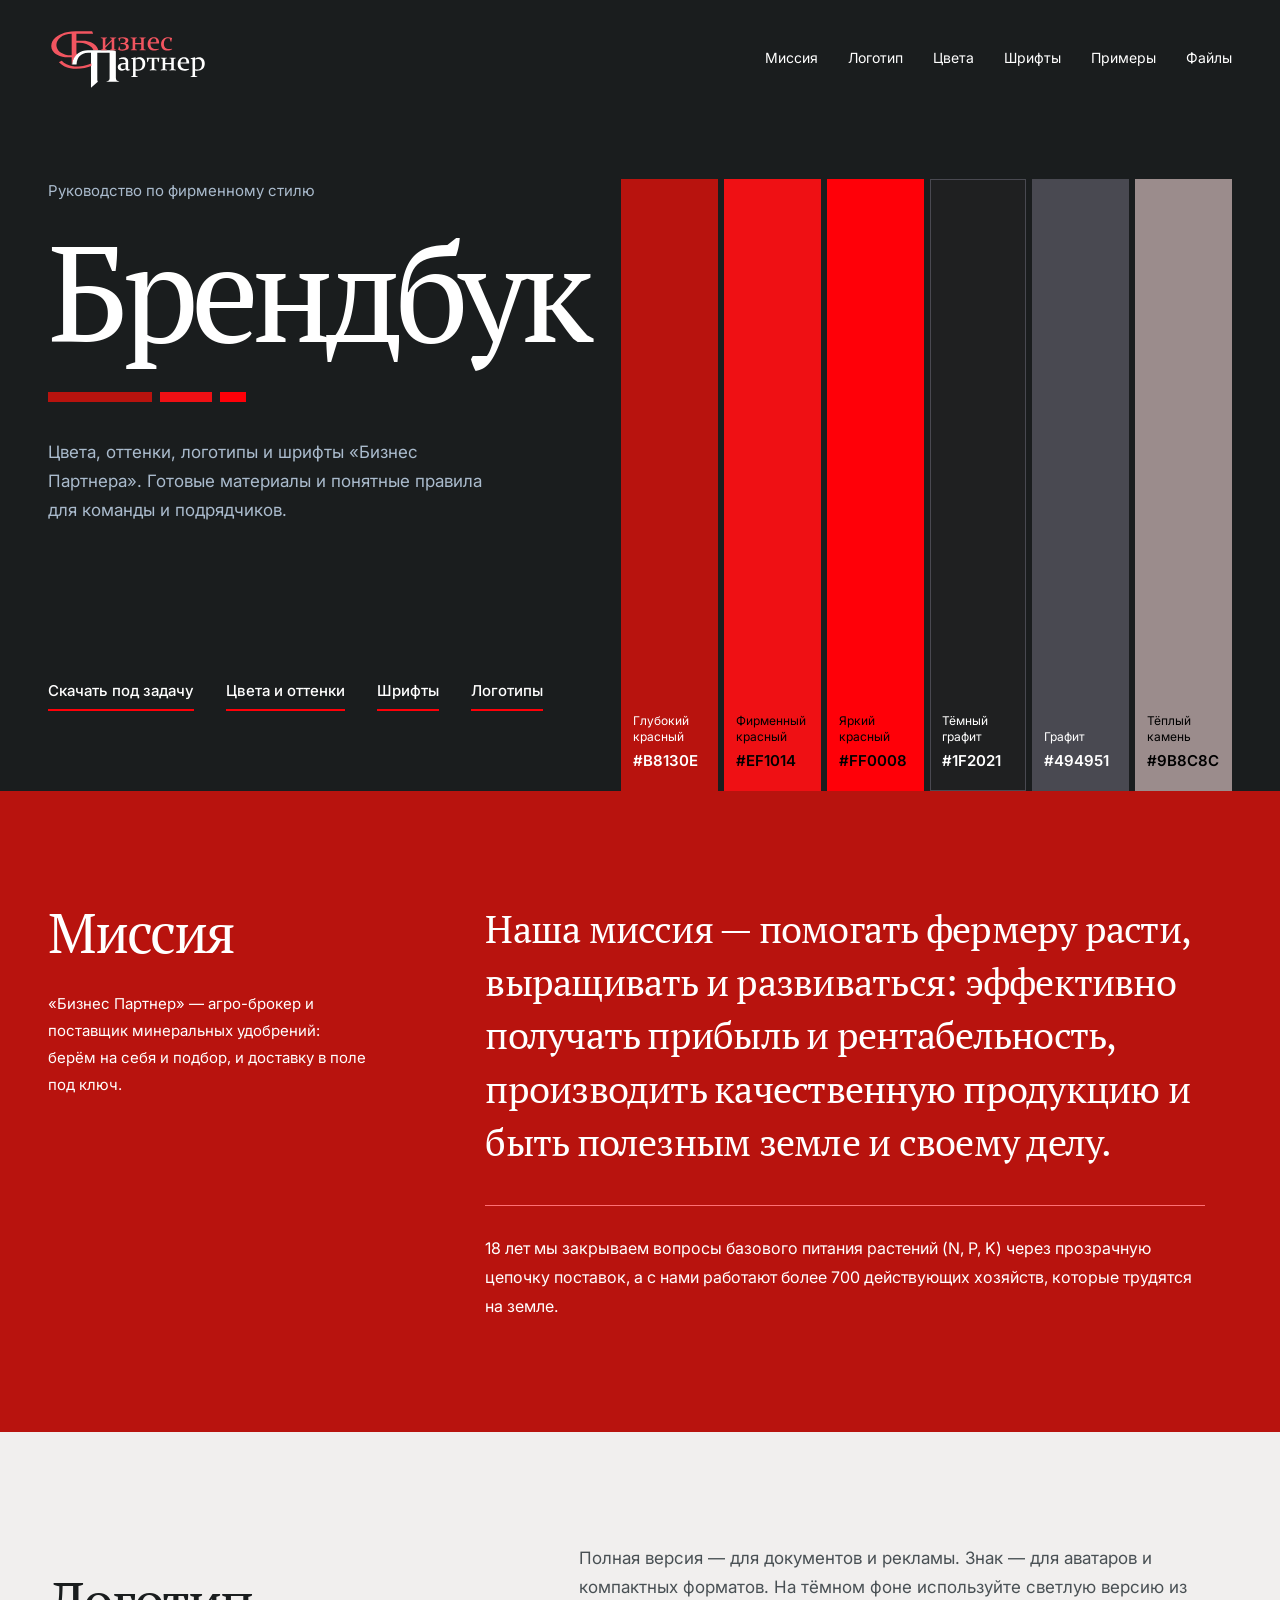
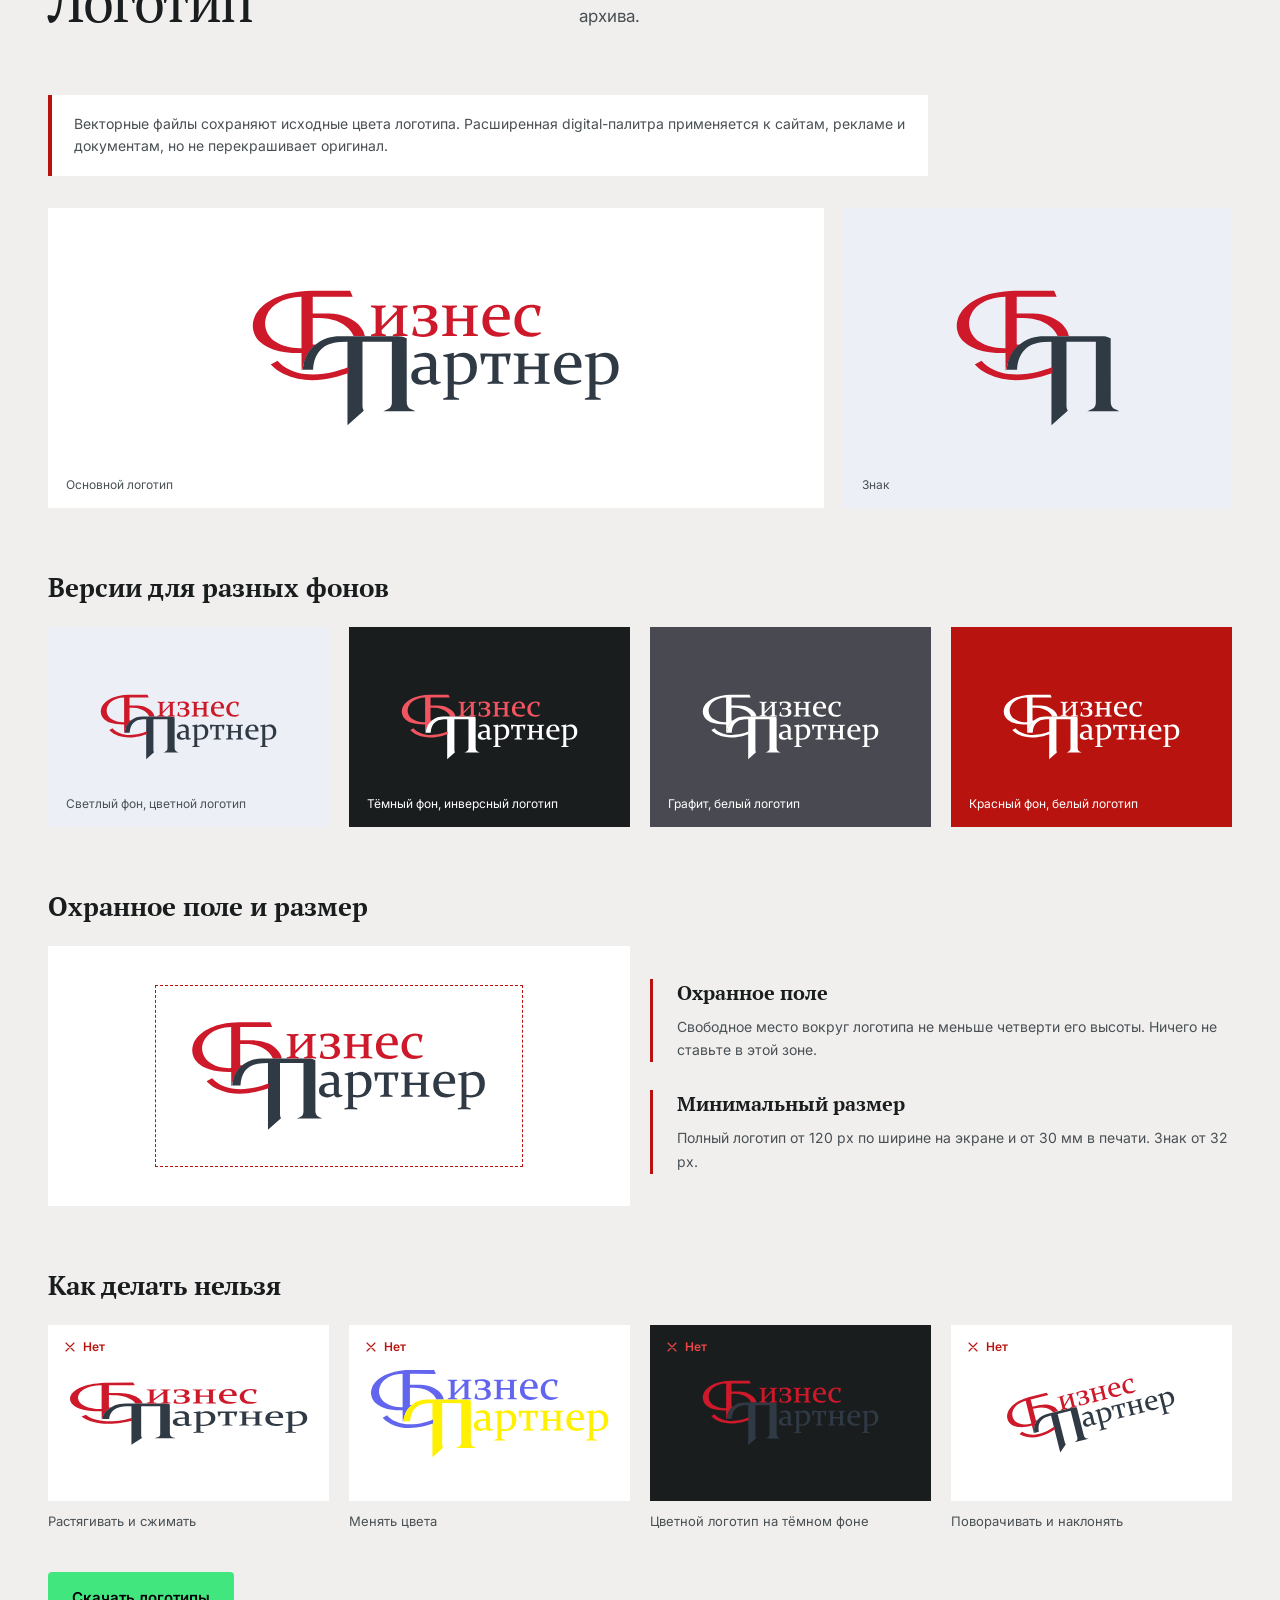
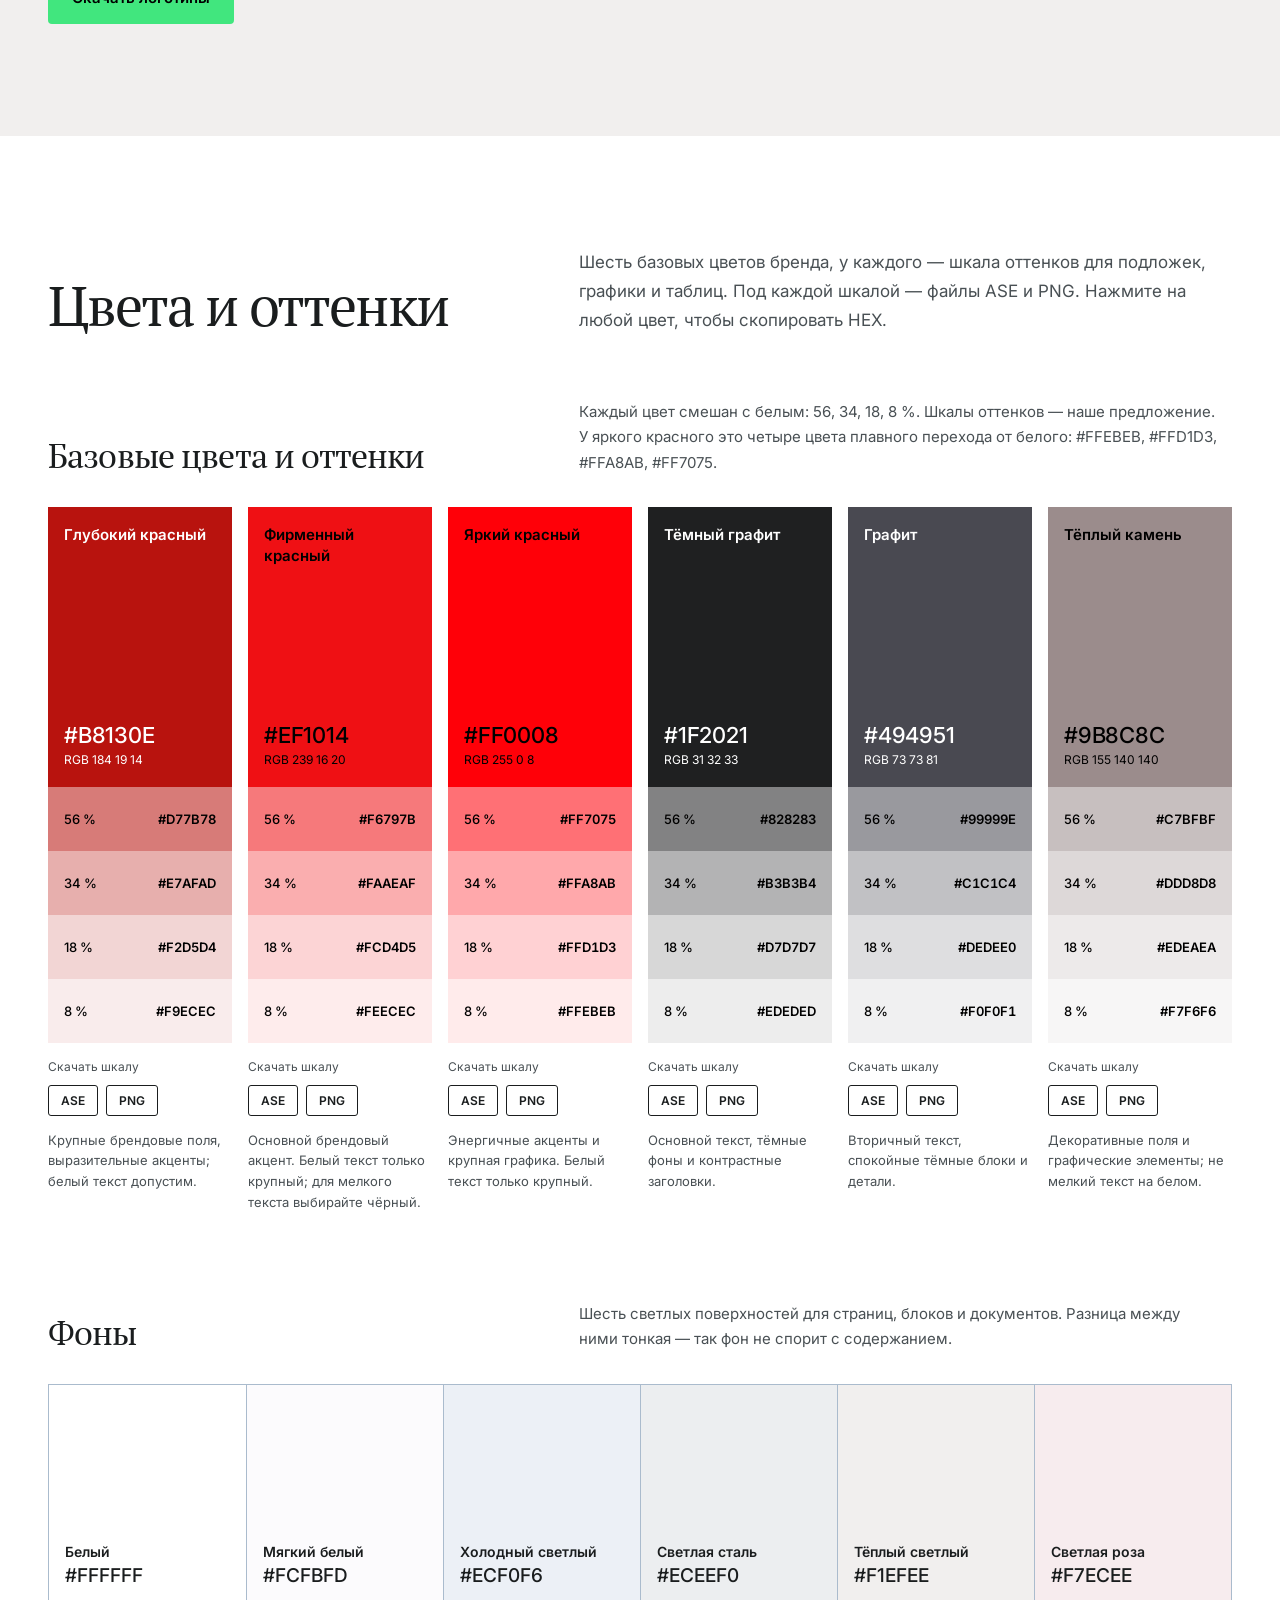
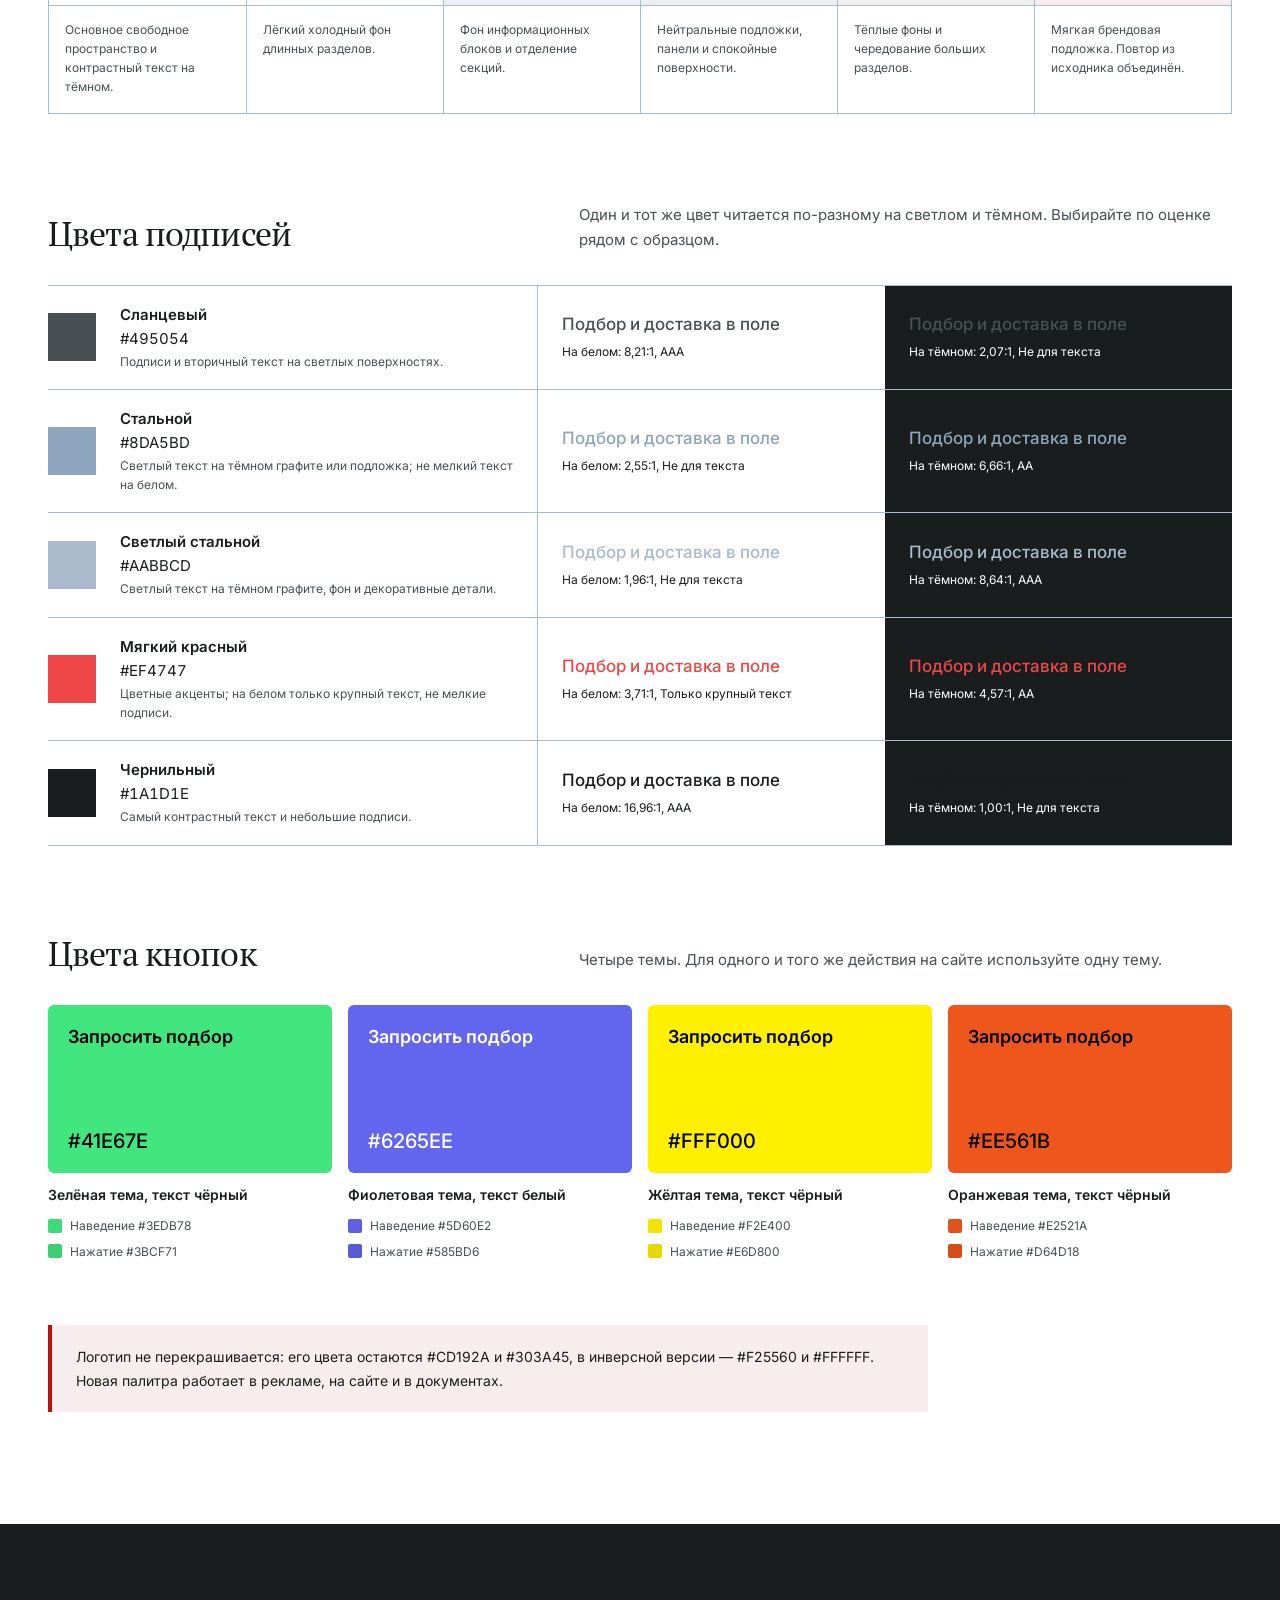
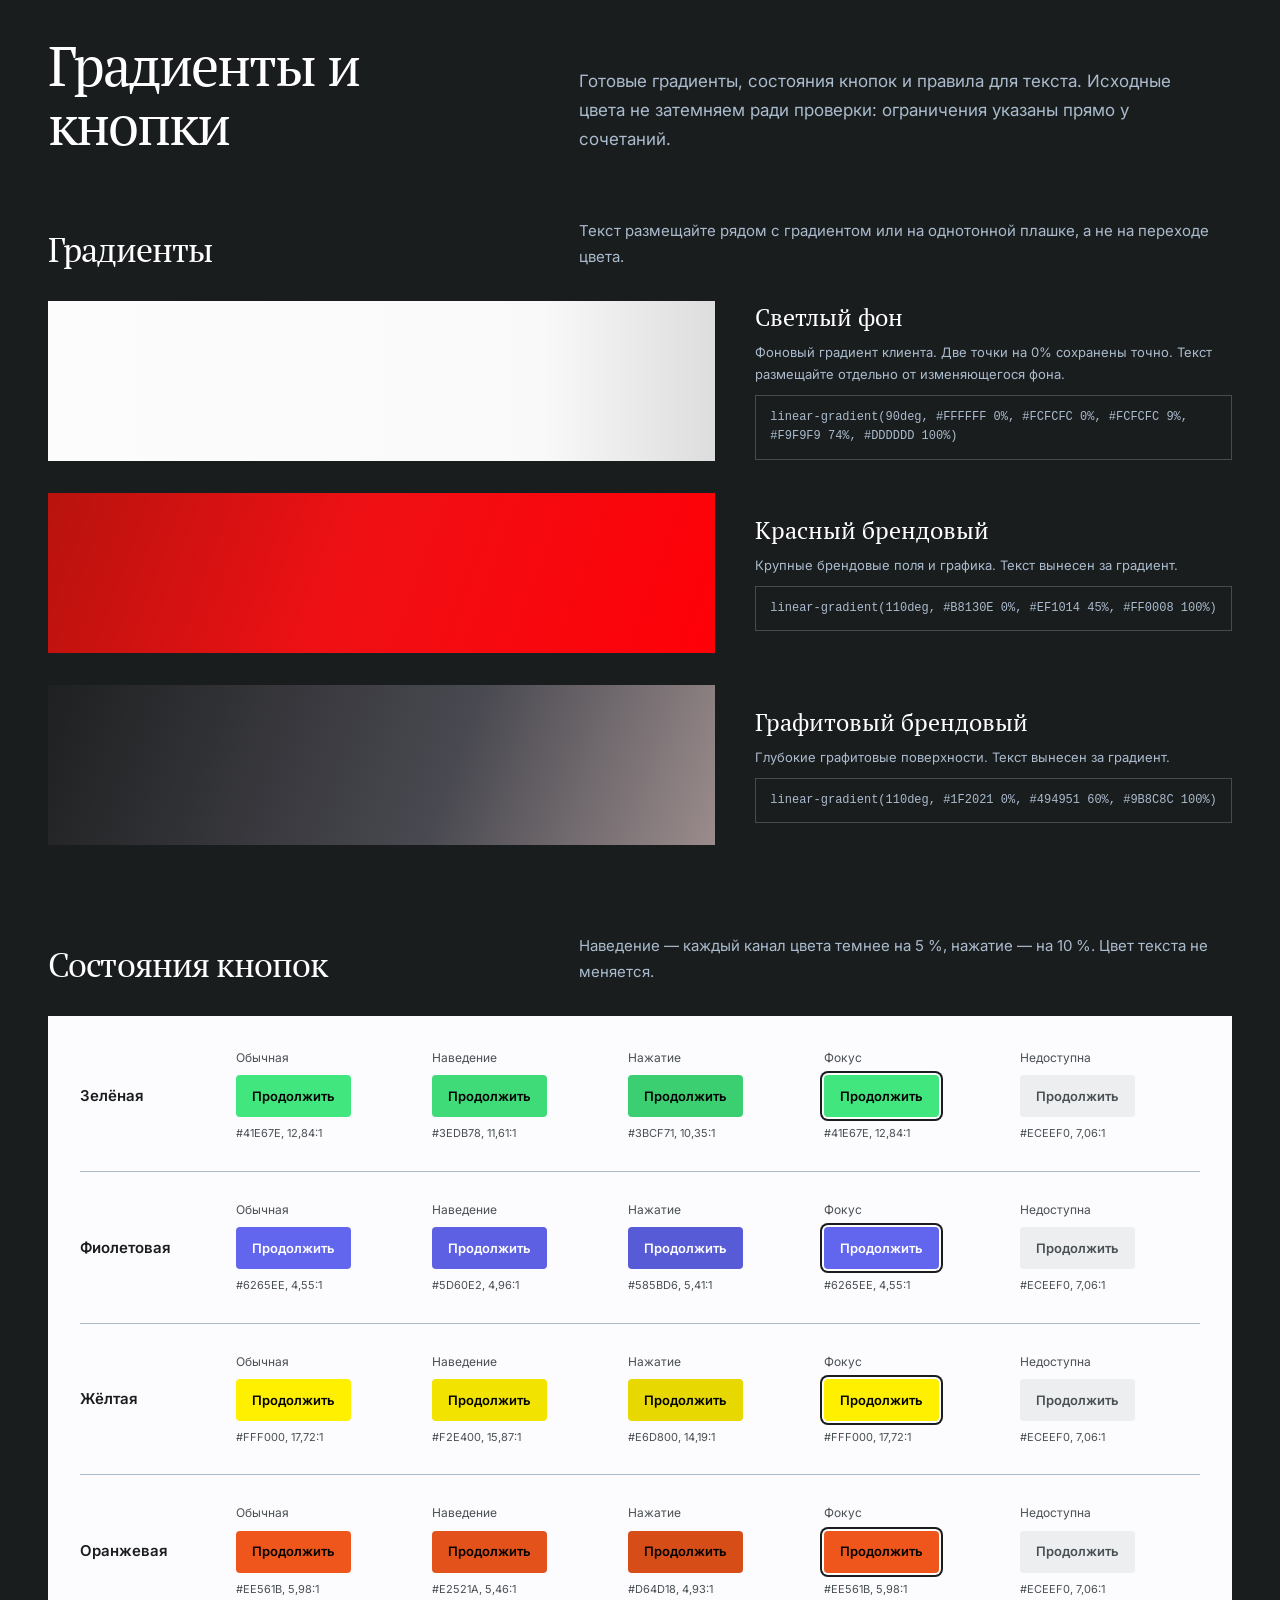
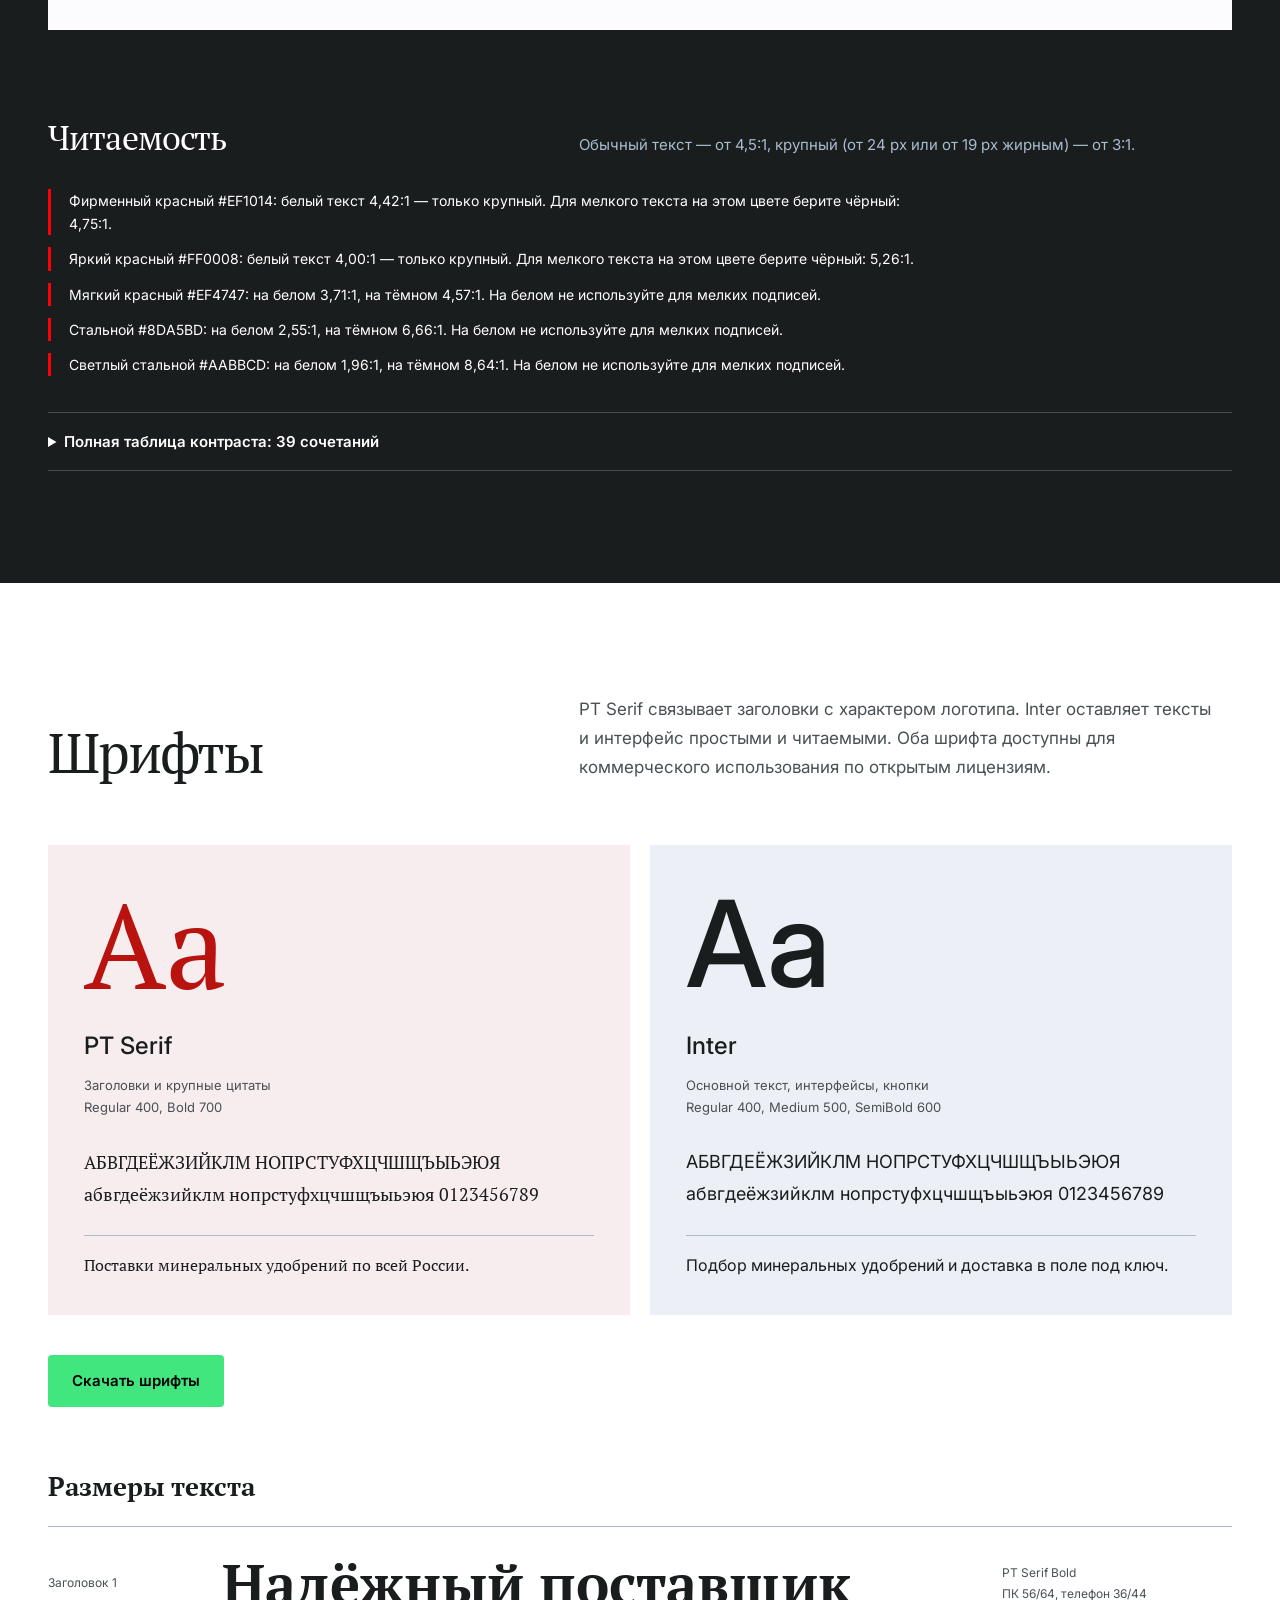
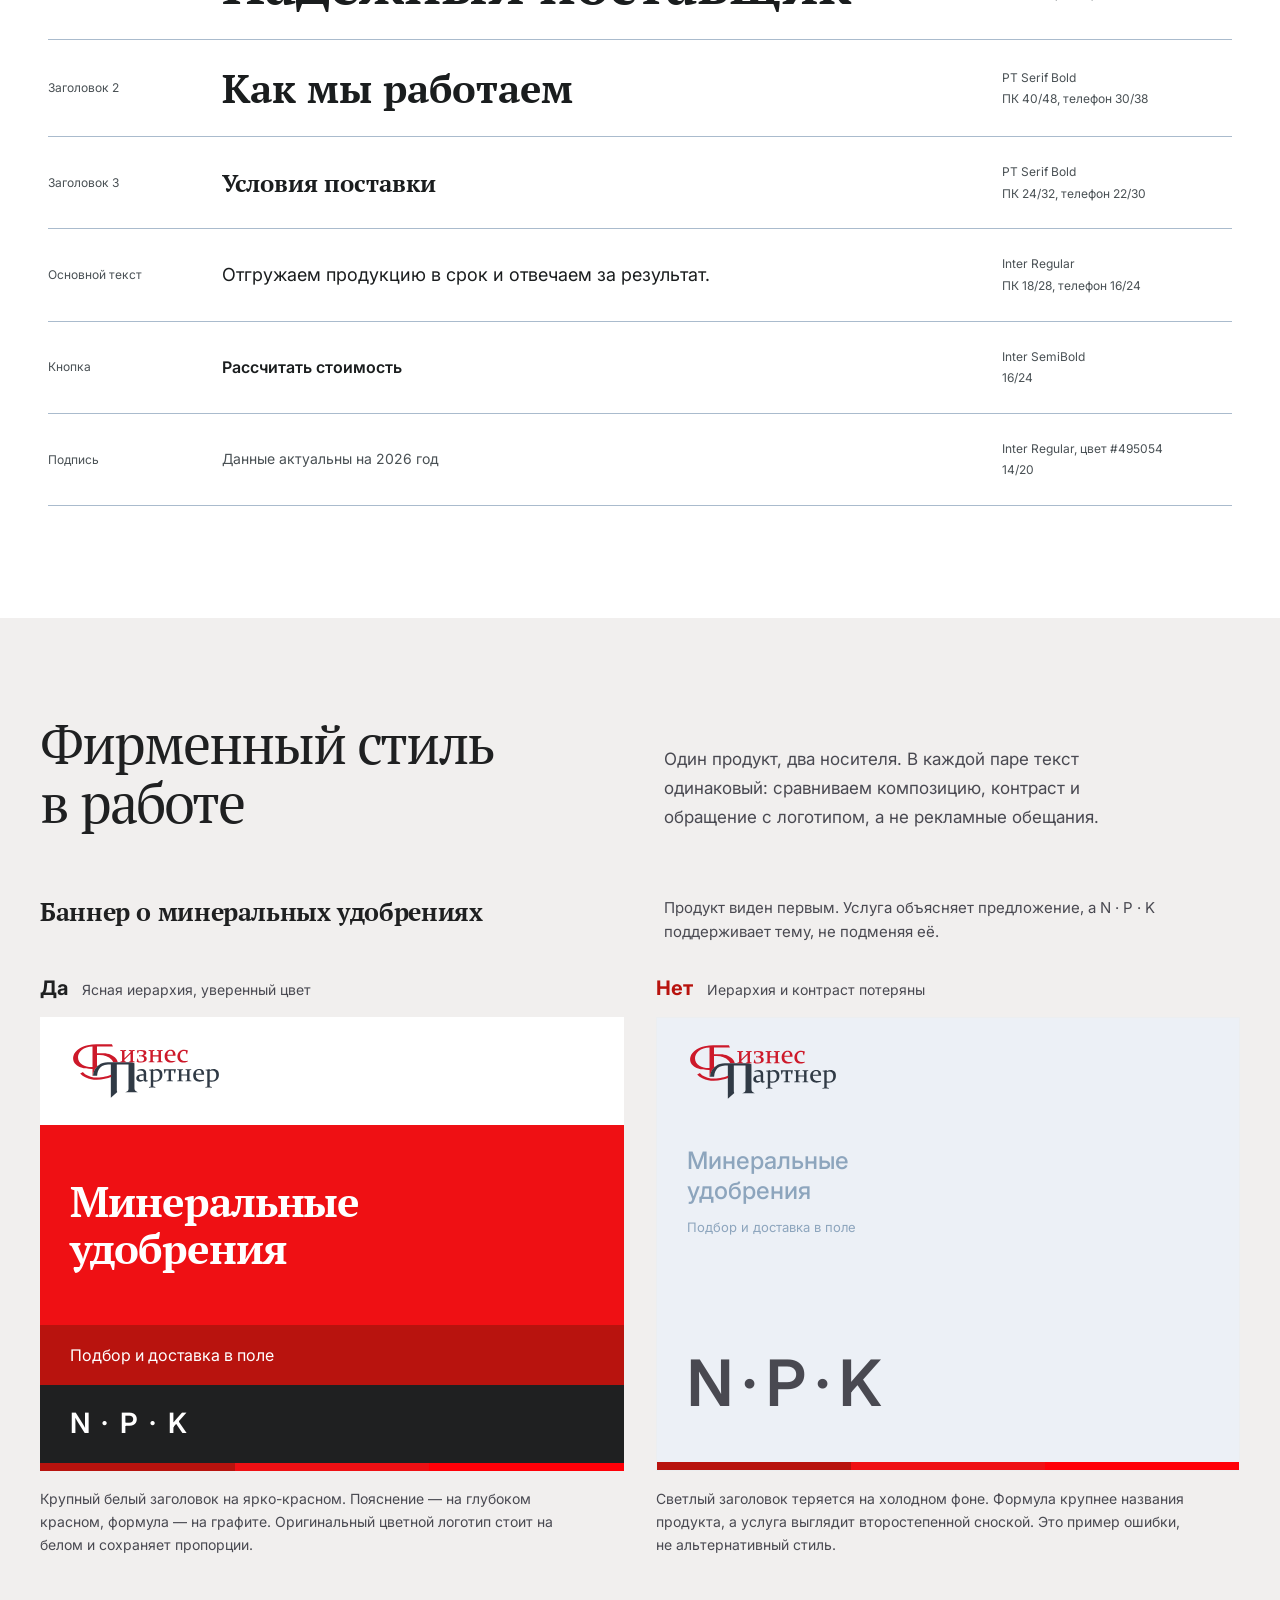
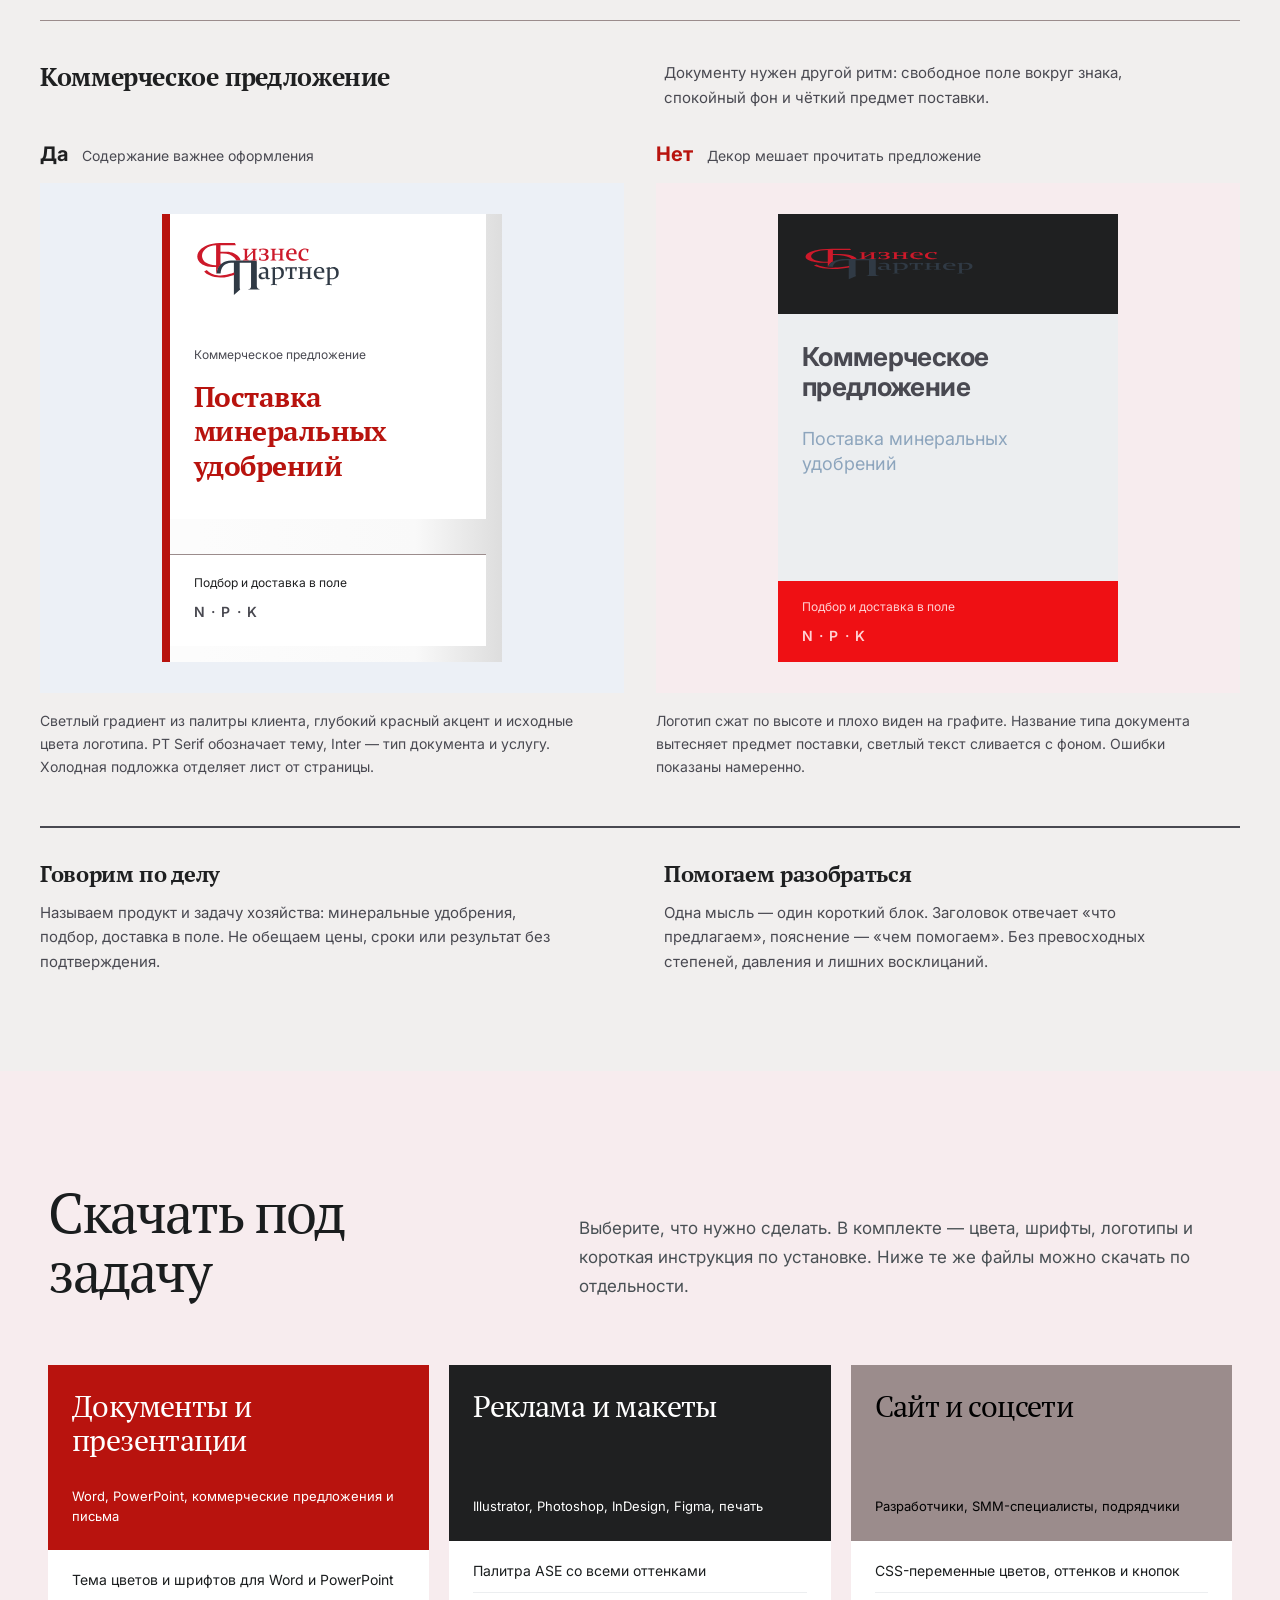
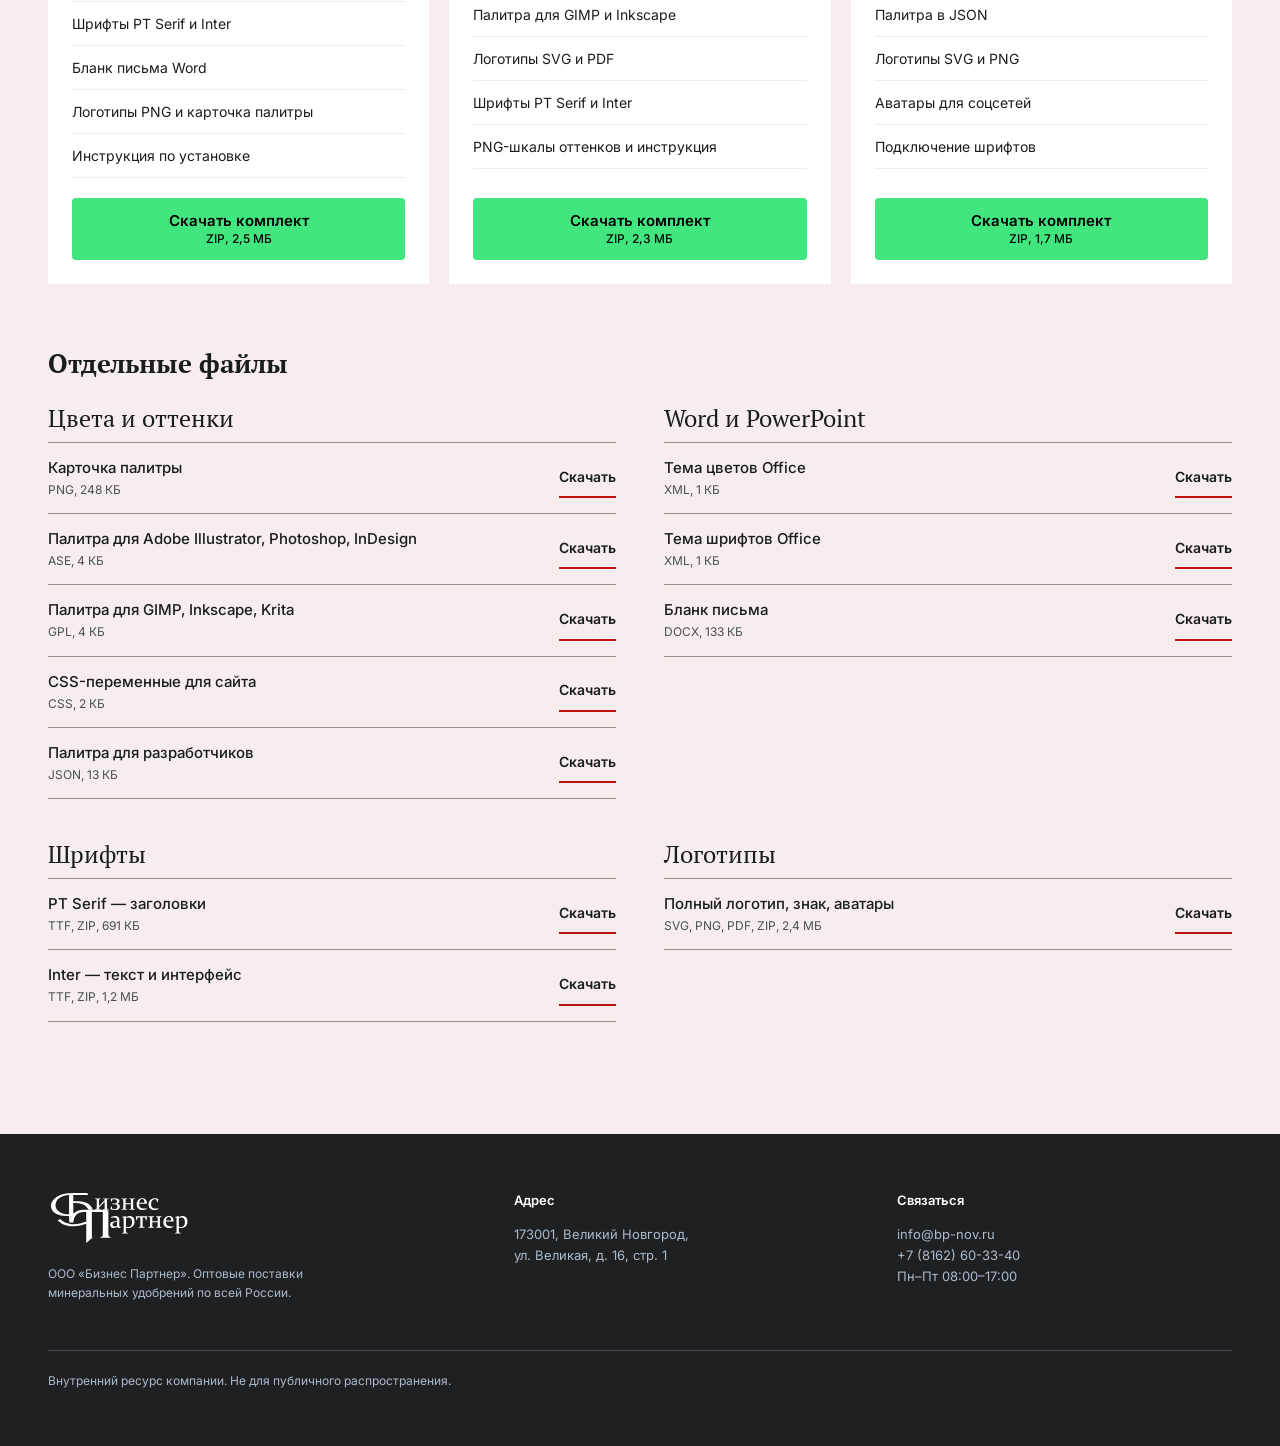
==== index.html @ e4acb879 "Брендбук «Бизнес Партнер»: сайт с цветами, оттенками и файлами под задачи" ====
<!doctype html>
<html lang="ru">
<head>
  <meta charset="utf-8">
  <meta name="viewport" content="width=device-width, initial-scale=1">
  <meta name="robots" content="noindex, nofollow">
  <title>Digital-брендбук «Бизнес Партнер»</title>
  <link rel="preconnect" href="https://fonts.googleapis.com">
  <link rel="preconnect" href="https://fonts.gstatic.com" crossorigin>
  <link rel="stylesheet" href="https://fonts.googleapis.com/css2?family=Inter:wght@400;500;600;700&family=PT+Serif:wght@400;700&display=swap">
  <link rel="stylesheet" href="styles.css">
  <link rel="stylesheet" href="palette.css">
  <link rel="stylesheet" href="applications.css">
  <script src="palette-data.js" defer></script>
  <script src="palette.js" defer></script>
  <script src="downloads-data.js" defer></script>
  <script src="downloads.js" defer></script>
  <script src="main.js" defer></script>
</head>
<body>
  <svg class="sprite" aria-hidden="true">
    <defs>
    <g id="logo-full">
      <g>
        <path transform="matrix(1,0,0,-1,100.8307,84.720218)" d="M0 0C2.126 4.545 5.204 8.417 9.404 11.833 18.456 18.961 29.893 22.629 44.35 23.042V-43.363C31.343-43.76 20.592-41.202 11.529-35.547H11.53C-1.291-27.512-6.033-12.894 0 0M116.535-11.697C113.025-8.363 108.908-5.727 103.572-3.396 96.31-.324 88.59 1.24 79.967 1.384L58.883 1.407 58.873 23.038 110.5 23.027 107.115 30.705 56.748 30.556C47.933 30.53 38.773 29.492 28.747 27.381 10.757 23.595-12.155 12.286-17.521-7.121-20.308-17.201-17.162-27.949-9.311-35.171-4.83-39.292 .591-42.407 7.755-44.978 19.314-48.957 30.752-49.694 44.35-49.528L44.524-71.933 45.519-72.002C47.718-57.13 53.325-46.268 62.186-39.718L63.332-38.871 58.895-38.701 58.874-4.382 67.244-4.432C83.511-4.528 96.776-9.458 105.595-18.674 108.057-21.425 110.041-24.377 111.493-27.45L111.629-27.736H126.021L125.933-27.16C124.851-20.157 118.999-14.012 116.535-11.697" class="logo__a"/>
        <g transform="translate(-3.2 -1.1)">
          <path transform="matrix(1,0,0,-1,290.8747,208.3569)" d="M0 0C-1.813 .737-3.38 1.374-4.52 2.947-5.898 4.848-6.627 7.387-6.628 10.29L-6.677 91.765-6.911 91.912C-9.945 93.812-13.252 94.668-17.983 94.613L-92.969 94.513C-104.522 94.497-114.18 91.479-122.491 85.284-133.705 76.927-139.513 66.274-140.77 51.758L-140.816 51.216-127.536 51.2-127.503 51.665C-125.909 74.132-114.377 85.745-92.274 87.166L-83.131 87.265-83.123-20.35-62.121-1.718-62.271-1.383C-63.029 .308-63.73 2.179-63.73 4.404L-63.736 87.347-25.831 87.331-25.845 8.358C-26.618 2.029-29.128 1.01-34.628-1.222L-36.997-2.184 4.448-2.206 2.77-1.268C1.833-.746 .901-.367 0 0" class="logo__b"/>
        </g>
        <path transform="matrix(1,0,0,-1,205.0866,152.82959)" d="M0 0C-10.954-4.399-32.778-11.379-55.848-8.708-62.294-7.961-69-6.001-75.771-2.884-81.724-.014-86.549 3.621-90.521 8.226L-90.786 8.533-99.619 3.658-99.181 3.188C-94.847-1.455-89.667-5.25-83.339-8.419-70.771-14.452-58.116-16.572-46.281-16.572-27.41-16.572-10.63-11.178 .34-7.651L.687-7.54V.276Z" class="logo__a"/>
        <path transform="matrix(1,0,0,-1,277.2852,109.26721)" d="M0 0C-.647 .225-.998 .717-1.055 1.476-1.111 2.77-1.139 5.104-1.139 8.478V26.068C-1.139 28.655-1.111 30.497-1.055 31.593-.998 32.24-.647 32.676 0 32.901L4.893 34.335 4.682 36.065C.914 35.98-2.384 35.938-5.211 35.938-7.924 35.938-10.995 35.98-14.426 36.065L-14.341 34.335-10.081 33.112C-9.378 32.887-9.027 32.395-9.027 31.635V29.569L-28.556 9.617V26.279C-28.556 28.866-28.528 30.708-28.472 31.804-28.416 32.451-28.064 32.887-27.417 33.112L-23.199 34.335-23.368 36.065C-26.714 35.98-29.759 35.938-32.501 35.938-35.299 35.938-38.637 35.98-42.518 36.065L-42.434 34.335-37.541 32.901C-36.894 32.676-36.542 32.184-36.486 31.425-36.43 30.131-36.402 27.797-36.402 24.423V6.833C-36.402 4.246-36.43 2.404-36.486 1.308-36.542 .661-36.894 .225-37.541 0L-42.434-1.434-42.223-3.164C-38.455-3.079-35.157-3.037-32.328-3.037-29.617-3.037-26.546-3.079-23.115-3.164L-23.199-1.434-27.46-.211C-28.191 .014-28.556 .506-28.556 1.265V4.682L-8.984 24.634V6.622C-8.984 4.007-9.013 2.165-9.069 1.097-9.125 .45-9.477 .014-10.123-.211L-14.341-1.434-14.173-3.164C-10.826-3.079-7.768-3.037-4.996-3.037-2.228-3.037 1.097-3.079 4.977-3.164L4.893-1.434Z" class="logo__a"/>
        <path transform="matrix(1,0,0,-1,311.1563,91.34039)" d="M0 0C5.596 1.743 8.394 4.963 8.394 9.659 8.394 12.753 6.946 15.065 4.049 16.597 1.153 18.13-2.995 18.897-8.394 18.897-13.174 18.897-17.842 18.264-22.398 16.999-21.582 13.765-20.865 10.433-20.247 7.002L-18.602 7.255-16.155 14.763C-14.159 15.269-12.246 15.522-10.419 15.522-7.1 15.522-4.576 14.896-2.848 13.645-1.117 12.393-.253 10.587-.253 8.225-.253 5.835-1.104 4.021-2.804 2.784-4.507 1.547-6.89 .928-9.955 .928-11.22 .928-13.062 1.069-15.48 1.35L-15.269-2.489C-13.245-2.151-11.459-1.982-9.912-1.982-6.482-1.982-3.804-2.671-1.876-4.049 .049-5.427 1.012-7.466 1.012-10.166 1.012-13.006 .091-15.185-1.751-16.704-3.593-18.222-6.257-18.981-9.744-18.981-12.021-18.981-14.243-18.56-16.408-17.716L-19.192-8.942-20.795-9.238C-21.442-12.837-22.215-16.254-23.115-19.487-19.037-21.315-14.37-22.229-9.111-22.229-3.571-22.229 .942-21.175 4.429-19.066 7.916-16.957 9.659-13.906 9.659-9.912 9.659-7.241 8.872-5.055 7.297-3.353 5.723-1.653 3.29-.534 0 0" class="logo__a"/>
        <path transform="matrix(1,0,0,-1,367.9736,109.26721)" d="M0 0C-.647 .225-.998 .717-1.054 1.476-1.111 2.77-1.139 5.104-1.139 8.478V26.068C-1.139 28.655-1.111 30.497-1.054 31.593-.998 32.24-.647 32.676 0 32.901L4.893 34.335 4.682 36.065C.914 35.98-2.37 35.938-5.168 35.938-7.909 35.938-10.995 35.98-14.426 36.065L-14.341 34.335-10.123 33.112C-9.477 32.887-9.125 32.395-9.069 31.635-9.012 30.342-8.984 28.008-8.984 24.634V19.361H-27.459V26.279C-27.459 28.866-27.431 30.708-27.375 31.804-27.319 32.451-26.967 32.887-26.321 33.112L-22.103 34.335-22.271 36.065C-25.618 35.98-28.676 35.938-31.446 35.938-34.216 35.938-37.541 35.98-41.421 36.065L-41.337 34.335-36.444 32.901C-35.797 32.676-35.446 32.184-35.389 31.425-35.333 30.131-35.305 27.811-35.305 24.465V6.833C-35.305 4.246-35.333 2.404-35.389 1.308-35.446 .661-35.797 .225-36.444 0L-41.337-1.434-41.126-3.164C-37.358-3.079-34.074-3.037-31.276-3.037-28.534-3.037-25.449-3.079-22.018-3.164L-22.103-1.434-26.321-.211C-26.967 .014-27.319 .506-27.375 1.265-27.431 2.559-27.459 4.893-27.459 8.267V15.733H-8.984V6.622C-8.984 4.007-9.012 2.165-9.069 1.097-9.125 .45-9.477 .014-10.123-.211L-14.341-1.434-14.173-3.164C-10.826-3.079-7.769-3.037-4.998-3.037-2.228-3.037 1.097-3.079 4.977-3.164L4.893-1.434Z" class="logo__a"/>
        <path transform="matrix(1,0,0,-1,405.4724,87.88159)" d="M0 0H-17.927C-17.707 3.431-16.729 6.355-14.995 8.774-13.26 11.192-10.754 12.401-7.476 12.401-4.998 12.401-3.133 11.543-1.88 9.828-.626 8.113 0 5.259 0 1.265ZM-7.157 15.649C-13.105 15.649-17.857 13.667-21.411 9.702-24.966 5.737-26.743 .633-26.743-5.61-26.743-11.881-24.838-16.781-21.026-20.309-17.218-23.84-12.219-25.604-6.032-25.604-3.867-25.604-1.519-25.28 1.012-24.633 3.543-23.987 6.004-22.918 8.394-21.428L8.141-19.614C5.076-20.12 2.193-20.373-.506-20.373-6.552-20.373-10.995-19.073-13.835-16.472-16.676-13.871-18.096-9.547-18.096-3.501H8.522C8.605-2.685 8.647-1.884 8.647-1.097 8.647 4.134 7.259 8.232 4.484 11.198 1.708 14.165-2.173 15.649-7.157 15.649" class="logo__a"/>
        <path transform="matrix(1,0,0,-1,453.98,107.53781)" d="M0 0C-3.037-.534-5.891-.801-8.563-.801-14.355-.801-18.588 .548-21.259 3.248-23.931 5.947-25.266 10.123-25.266 15.776-25.266 20.584-24.085 24.451-21.723 27.375-19.361 30.3-16.085 31.762-11.895 31.762-10.264 31.762-8.802 31.537-7.508 31.087L-4.092 20.964-2.446 21.217C-1.715 25.154-.886 29.006 .042 32.774-3.839 34.462-7.846 35.305-11.979 35.305-18.363 35.305-23.615 33.301-27.733 29.295-31.854 25.287-33.913 20.064-33.913 13.624-33.913 7.691-32.093 2.945-28.452-.612-24.81-4.169-19.952-5.947-13.877-5.947-11.347-5.947-8.795-5.546-6.221-4.746-3.649-3.943-1.49-2.953 .253-1.772Z" class="logo__a"/>
        <g transform="translate(-3.2 -1.1)">
          <path transform="matrix(1,0,0,-1,314.0566,169.97409)" d="M0 0C-2.081-.984-4.511-1.476-7.292-1.476-9.75-1.476-11.694-.922-13.126 .189-14.557 1.3-15.273 3.192-15.273 5.863-15.273 8.731-14.193 10.77-12.033 11.979-9.871 13.188-5.834 13.793 .081 13.793ZM10.626-2.342C9.81-2.159 9.198-1.836 8.792-1.37 8.382-.908 8.129-.239 8.031 .633 7.932 1.504 7.897 2.657 7.926 4.092L8.137 21.639C8.165 25.885 6.924 29.133 4.416 31.382 1.907 33.632-1.507 34.757-5.825 34.757-10.043 34.757-14.894 33.562-20.377 31.172L-19.407 28.345C-15.554 29.302-12.349 29.78-9.79 29.78-6.415 29.78-3.912 29.02-2.279 27.502-.648 25.983 .153 23.649 .125 20.5L.081 17.21C-8.187 17.21-14.255 16.183-18.12 14.131-21.988 12.078-23.92 8.886-23.92 4.556-23.92 1.04-22.72-1.681-20.318-3.607-17.917-5.532-14.74-6.496-10.789-6.496-7.265-6.496-3.514-5.076 .465-2.236 1.488-5.048 3.378-6.454 6.135-6.454 6.76-6.454 7.947-6.215 9.693-5.737 11.44-5.258 12.918-4.78 14.127-4.302L13.916-2.657C12.538-2.629 11.441-2.524 10.626-2.342" class="logo__b"/>
        </g>
        <g transform="translate(-3.2 -1.1)">
          <path transform="matrix(1,0,0,-1,362.6091,168.4556)" d="M0 0C-2.357-2.924-5.864-4.387-10.523-4.387-12.797-4.387-15.154-4.12-17.596-3.585V26.279C-15.239 27.516-12.544 28.135-9.512 28.135-5.305 28.135-2.077 26.827 .169 24.212 2.413 21.596 3.537 17.716 3.537 12.57 3.537 7.115 2.358 2.925 0 0M-5.021 33.238C-9.071 33.238-13.263 31.762-17.596 28.809V32.943L-18.02 33.238C-22.232 32.17-26.703 31.186-31.431 30.286L-31.22 28.852-25.61 27.249C-25.498 23.959-25.441 16.085-25.441 3.628V-13.54C-25.441-17.702-25.469-20.809-25.526-22.862-25.554-23.537-25.905-23.973-26.58-24.169L-31.431-25.604-31.262-27.333C-27.494-27.249-24.226-27.206-21.455-27.206-18.685-27.206-15.107-27.249-10.72-27.333L-10.847-25.604-16.372-24.043C-17.076-23.874-17.455-23.368-17.511-22.524-17.568-21.4-17.596-19.431-17.596-16.619V-7.382C-15.245-7.803-12.98-8.014-10.798-8.014-3.464-8.014 2.2-6.01 6.193-2.004 10.187 2.004 12.184 7.452 12.184 14.341 12.184 19.937 10.633 24.485 7.532 27.988 4.43 31.487 .245 33.238-5.021 33.238" class="logo__b"/>
        </g>
        <g transform="translate(-3.2 -1.1)">
          <path transform="matrix(1,0,0,-1,402.7165,136.3139)" d="M0 0H-7.76C-12.598 0-17.772 .042-23.284 .127L-23.579-.169-21.597-13.92-19.909-13.624-17.041-3.628H-7.93V-29.02C-7.93-31.607-7.958-33.449-8.014-34.546-8.071-35.193-8.422-35.615-9.069-35.811L-14.173-37.372-14.004-39.101C-10.067-39.017-6.699-38.975-3.901-38.975-.429-38.975 2.953-39.017 6.243-39.101L6.158-37.372 1.055-35.811C.408-35.615 .056-35.136 0-34.377-.056-33.084-.084-30.862-.084-27.713V-3.628H8.9L11.431-13.92 13.118-13.624 15.818-.169 15.565 .127C10.025 .042 4.837 0 0 0" class="logo__b"/>
        </g>
        <g transform="translate(-3.2 -1.1)">
          <path transform="matrix(1,0,0,-1,463.6253,172.25189)" d="M0 0C-.647 .225-.998 .717-1.054 1.476-1.111 2.77-1.139 5.104-1.139 8.478V26.068C-1.139 28.655-1.111 30.497-1.054 31.593-.998 32.24-.647 32.676 0 32.901L4.893 34.335 4.682 36.065C.914 35.98-2.37 35.938-5.168 35.938-7.909 35.938-10.995 35.98-14.426 36.065L-14.341 34.335-10.123 33.112C-9.477 32.887-9.125 32.395-9.069 31.635-9.012 30.342-8.984 28.008-8.984 24.634V19.361H-27.459V26.279C-27.459 28.866-27.431 30.708-27.375 31.804-27.319 32.451-26.967 32.887-26.321 33.112L-22.103 34.335-22.271 36.065C-25.618 35.98-28.676 35.938-31.446 35.938-34.216 35.938-37.541 35.98-41.421 36.065L-41.337 34.335-36.444 32.901C-35.797 32.676-35.446 32.184-35.389 31.425-35.333 30.131-35.305 27.811-35.305 24.465V6.833C-35.305 4.246-35.333 2.404-35.389 1.308-35.446 .661-35.797 .225-36.444 0L-41.337-1.434-41.126-3.164C-37.358-3.079-34.074-3.037-31.276-3.037-28.534-3.037-25.449-3.079-22.018-3.164L-22.103-1.434-26.321-.211C-26.967 .014-27.319 .506-27.375 1.265-27.431 2.559-27.459 4.893-27.459 8.267V15.733H-8.984V6.622C-8.984 4.007-9.012 2.165-9.069 1.097-9.125 .45-9.477 .014-10.123-.211L-14.341-1.434-14.173-3.164C-10.826-3.079-7.769-3.037-4.998-3.037-2.228-3.037 1.097-3.079 4.977-3.164L4.893-1.434Z" class="logo__b"/>
        </g>
        <g transform="translate(-3.2 -1.1)">
          <path transform="matrix(1,0,0,-1,501.1241,150.86621)" d="M0 0H-17.927C-17.707 3.431-16.729 6.355-14.995 8.774-13.26 11.192-10.754 12.401-7.476 12.401-4.998 12.401-3.133 11.543-1.88 9.828-.626 8.113 0 5.259 0 1.265ZM-7.157 15.649C-13.105 15.649-17.857 13.667-21.411 9.702-24.966 5.737-26.743 .633-26.743-5.61-26.743-11.881-24.838-16.781-21.026-20.309-17.218-23.84-12.219-25.604-6.032-25.604-3.867-25.604-1.519-25.28 1.012-24.633 3.543-23.987 6.004-22.918 8.394-21.428L8.141-19.614C5.076-20.12 2.193-20.373-.506-20.373-6.552-20.373-10.995-19.073-13.835-16.472-16.676-13.871-18.096-9.547-18.096-3.501H8.522C8.605-2.685 8.647-1.884 8.647-1.097 8.647 4.134 7.259 8.232 4.484 11.198 1.708 14.165-2.173 15.649-7.157 15.649" class="logo__b"/>
        </g>
        <g transform="translate(-3.2 -1.1)">
          <path transform="matrix(1,0,0,-1,527.9088,142.177)" d="M0 0C2.357 1.237 5.052 1.856 8.083 1.856 12.291 1.856 15.519 .548 17.764-2.067 20.009-4.682 21.133-8.563 21.133-13.709 21.133-19.164 19.954-23.354 17.596-26.279 15.239-29.203 11.731-30.665 7.072-30.665 4.798-30.665 2.441-30.398 0-29.864ZM6.797-34.293C14.132-34.293 19.795-32.289 23.789-28.283 27.783-24.274 29.78-18.827 29.78-11.937 29.78-6.341 28.229-1.793 25.128 1.709 22.026 5.209 17.841 6.96 12.575 6.96 8.524 6.96 4.333 5.484 0 2.531V6.665L-.424 6.96C-4.636 5.891-9.107 4.907-13.835 4.007L-13.624 2.573-8.014 .97C-7.902-2.32-7.846-10.194-7.846-22.651V-39.819C-7.846-43.98-7.874-47.088-7.93-49.14-7.958-49.815-8.31-50.251-8.984-50.448L-13.835-51.882-13.667-53.612C-9.898-53.527-6.63-53.485-3.859-53.485-1.089-53.485 2.489-53.527 6.875-53.612L6.749-51.882 1.223-50.322C.52-50.153 .141-49.647 .084-48.803 .028-47.678 0-45.71 0-42.898V-33.66C2.351-34.082 4.615-34.293 6.797-34.293" class="logo__b"/>
        </g>
      </g>
    </g>
    <g id="logo-mark">
      <g>
        <path transform="matrix(1,0,0,-1,276.363,295.67823)" d="M0 0V-66.404C-13.037-66.804-23.76-64.242-32.821-58.589-45.641-50.553-50.383-35.936-44.351-23.041-42.224-18.497-39.146-14.625-34.945-11.208-25.894-4.08-14.457-.412 0 0M81.583-50.201C80.499-43.195 74.648-37.052 72.186-34.738 68.676-31.404 64.559-28.768 59.223-26.437 51.959-23.365 44.24-21.802 35.617-21.657L14.533-21.635 14.522-.003 66.15-.014 62.766 7.663 12.398 7.515C3.58 7.489-5.58 6.45-15.603 4.34-33.593 .553-56.505-10.755-61.87-30.163-64.657-40.242-61.512-50.99-53.661-58.212-49.18-62.333-43.759-65.448-36.596-68.019-25.034-72-13.585-72.726-.001-72.569L.175-94.975 1.169-95.044C3.368-80.172 8.976-69.31 17.836-62.76L18.981-61.913 14.544-61.741 14.523-27.424 22.894-27.474C39.161-27.57 52.427-32.499 61.246-41.716 63.705-44.464 65.689-47.416 67.144-50.491L67.279-50.777H81.672Z" class="logo__a"/>
        <g transform="translate(-3.2 -1.1)">
          <path transform="matrix(1,0,0,-1,387.4294,443.5786)" d="M0 0-2.369-.962 39.076-.983 37.397-.046C36.461 .477 35.529 .855 34.628 1.222 32.814 1.96 31.248 2.597 30.108 4.169 28.73 6.07 28.001 8.609 27.999 11.512L27.951 92.988 27.717 93.135C24.696 95.026 21.4 95.835 16.705 95.835H16.645L-58.341 95.734C-69.895 95.72-79.552 92.701-87.863 86.507-99.077 78.149-104.885 67.496-106.142 52.98L-106.188 52.438-92.908 52.422-92.875 52.888C-91.282 75.354-79.75 86.967-57.647 88.388L-48.503 88.487-48.496-19.129-27.493-.497-27.644-.162C-28.401 1.53-29.104 3.403-29.104 5.626L-29.108 88.568 8.797 88.553 8.783 9.581C8.011 3.253 5.5 2.233 0 0" class="logo__b"/>
        </g>
        <path transform="matrix(1,0,0,-1,336.2693,386.8286)" d="M0 0C-10.954-4.399-32.78-11.382-55.848-8.708-62.297-7.962-69.003-6.001-75.771-2.885-81.726-.014-86.551 3.621-90.521 8.225L-90.786 8.532-99.619 3.657-99.181 3.188C-94.847-1.455-89.667-5.251-83.339-8.42-70.771-14.452-58.117-16.572-46.281-16.572-27.411-16.572-10.63-11.178 .34-7.651L.687-7.54V.275Z" class="logo__a"/>
      </g>
    </g>
    </defs>
    <symbol id="icon-menu"><path d="M4 7h16M4 12h16M4 17h16"/></symbol>
    <symbol id="icon-close"><path d="M6 6l12 12M18 6L6 18"/></symbol>
  </svg>

  <header class="site-header" id="top" data-frame="01-Hero">
    <div class="container">
      <nav class="topbar" aria-label="Разделы брендбука">
        <a class="topbar__brand" href="#top" aria-label="Бизнес Партнер">
          <svg class="logo logo--reversed" viewBox="72.31 44.02 492.18 193.59" width="160" height="63" role="img" aria-label="Бизнес Партнер"><use href="#logo-full"/></svg>
        </a>
        <div class="topbar__nav" id="section-menu">
          <a href="#mission">Миссия</a>
          <a href="#logo">Логотип</a>
          <a href="#colors">Цвета</a>
          <a href="#typography">Шрифты</a>
          <a href="#tone">Примеры</a>
          <a href="#downloads">Файлы</a>
        </div>
        <button class="topbar__menu" type="button" aria-label="Открыть разделы" aria-controls="section-menu" aria-expanded="false">
          <svg class="icon" viewBox="0 0 24 24" width="26" height="26" aria-hidden="true"><use href="#icon-menu"/></svg>
        </button>
      </nav>

      <div class="cover">
        <div class="cover__text">
          <p class="cover__owner">Руководство по фирменному стилю</p>
          <h1 class="cover__title">Брендбук</h1>
          <div class="cover__bars" aria-hidden="true"><span></span><span></span><span></span></div>
          <p class="cover__intro">Цвета, оттенки, логотипы и шрифты «Бизнес Партнера». Готовые материалы и понятные правила для команды и подрядчиков.</p>
          <nav class="cover__links" aria-label="Быстрый доступ">
            <a href="#downloads">Скачать под задачу</a>
            <a href="#colors">Цвета и оттенки</a>
            <a href="#files-fonts">Шрифты</a>
            <a href="#files-logos">Логотипы</a>
          </nav>
        </div>
        <div class="cover__stripes" id="cover-stripes" role="list" aria-label="Основные цвета бренда"></div>
      </div>
    </div>
  </header>

  <main>
    <section class="section section--red" id="mission" data-frame="02-Mission">
      <div class="container mission">
        <div class="mission__aside">
          <h2>Миссия</h2>
          <p class="mission__position">«Бизнес Партнер» — агро-брокер и поставщик минеральных удобрений: берём на себя и подбор, и доставку в поле под ключ.</p>
        </div>
        <div class="mission__copy">
          <p class="mission__statement">Наша миссия — помогать фермеру расти, выращивать и развиваться: эффективно получать прибыль и рентабельность, производить качественную продукцию и быть полезным земле и своему делу.</p>
          <p class="mission__history">18 лет мы закрываем вопросы базового питания растений (N, P, K) через прозрачную цепочку поставок, а с нами работают более 700 действующих хозяйств, которые трудятся на земле.</p>
        </div>
      </div>
    </section>

    <section class="section section--warm" id="logo" data-frame="03-Logo">
      <div class="container">
        <div class="section-head">
          <h2>Логотип</h2>
          <p class="lead section-head__lead">Полная версия — для документов и рекламы. Знак — для аватаров и компактных форматов. На тёмном фоне используйте светлую версию из архива.</p>
        </div>
        <p class="logo-note">Векторные файлы сохраняют исходные цвета логотипа. Расширенная digital-палитра применяется к сайтам, рекламе и документам, но не перекрашивает оригинал.</p>

        <div class="logo-showcase">
          <figure class="tile tile--large">
            <svg class="logo" viewBox="72.31 44.02 492.18 193.59" width="381.36" height="150" role="img" aria-label="Бизнес Партнер"><use href="#logo-full"/></svg>
            <figcaption class="tile__caption">Основной логотип</figcaption>
          </figure>
          <figure class="tile tile--large tile--white">
            <svg class="logo" viewBox="203.49 278.02 229.81 193.59" width="178.06" height="150" role="img" aria-label="Знак БП"><use href="#logo-mark"/></svg>
            <figcaption class="tile__caption">Знак</figcaption>
          </figure>
        </div>

        <h3 class="subhead">Версии для разных фонов</h3>
        <div class="grid grid--4">
          <figure class="tile tile--medium tile--white">
            <svg class="logo" viewBox="72.31 44.02 492.18 193.59" width="183.05" height="72" role="img" aria-label="Бизнес Партнер"><use href="#logo-full"/></svg>
            <figcaption class="tile__caption">Светлый фон, цветной логотип</figcaption>
          </figure>
          <figure class="tile tile--medium tile--ink">
            <svg class="logo logo--reversed" viewBox="72.31 44.02 492.18 193.59" width="183.05" height="72" role="img" aria-label="Бизнес Партнер"><use href="#logo-full"/></svg>
            <figcaption class="tile__caption">Тёмный фон, инверсный логотип</figcaption>
          </figure>
          <figure class="tile tile--medium tile--graphite">
            <svg class="logo logo--white" viewBox="72.31 44.02 492.18 193.59" width="183.05" height="72" role="img" aria-label="Бизнес Партнер"><use href="#logo-full"/></svg>
            <figcaption class="tile__caption">Графит, белый логотип</figcaption>
          </figure>
          <figure class="tile tile--medium tile--red">
            <svg class="logo logo--white" viewBox="72.31 44.02 492.18 193.59" width="183.05" height="72" role="img" aria-label="Бизнес Партнер"><use href="#logo-full"/></svg>
            <figcaption class="tile__caption">Красный фон, белый логотип</figcaption>
          </figure>
        </div>

        <h3 class="subhead">Охранное поле и размер</h3>
        <div class="grid grid--2">
          <div class="clearspace">
            <div class="clearspace__frame">
              <svg class="logo" viewBox="72.31 44.02 492.18 193.59" width="305.09" height="120" role="img" aria-label="Бизнес Партнер"><use href="#logo-full"/></svg>
            </div>
          </div>
          <div class="rule-list">
            <article class="rule">
              <h4 class="rule__title">Охранное поле</h4>
              <p class="rule__text">Свободное место вокруг логотипа не меньше четверти его высоты. Ничего не ставьте в этой зоне.</p>
            </article>
            <article class="rule">
              <h4 class="rule__title">Минимальный размер</h4>
              <p class="rule__text">Полный логотип от 120 px по ширине на экране и от 30 мм в печати. Знак от 32 px.</p>
            </article>
          </div>
        </div>

        <h3 class="subhead">Как делать нельзя</h3>
        <div class="grid grid--4">
          <figure class="dont">
            <div class="dont__sample">
              <span class="dont__tag"><svg class="icon" viewBox="0 0 24 24" width="16" height="16" aria-hidden="true"><use href="#icon-close"/></svg>Нет</span>
              <svg class="logo" viewBox="72.31 44.02 492.18 193.59" width="250" height="70" preserveAspectRatio="none" role="img" aria-label="Растянутый логотип"><use href="#logo-full"/></svg>
            </div>
            <figcaption class="dont__caption">Растягивать и сжимать</figcaption>
          </figure>
          <figure class="dont">
            <div class="dont__sample">
              <span class="dont__tag"><svg class="icon" viewBox="0 0 24 24" width="16" height="16" aria-hidden="true"><use href="#icon-close"/></svg>Нет</span>
              <svg class="logo logo--offbrand" viewBox="72.31 44.02 492.18 193.59" width="254.24" height="100" role="img" aria-label="Логотип в чужих цветах"><use href="#logo-full"/></svg>
            </div>
            <figcaption class="dont__caption">Менять цвета</figcaption>
          </figure>
          <figure class="dont">
            <div class="dont__sample dont__sample--dark">
              <span class="dont__tag"><svg class="icon" viewBox="0 0 24 24" width="16" height="16" aria-hidden="true"><use href="#icon-close"/></svg>Нет</span>
              <svg class="logo" viewBox="72.31 44.02 492.18 193.59" width="183.05" height="72" role="img" aria-label="Цветной логотип на тёмном фоне"><use href="#logo-full"/></svg>
            </div>
            <figcaption class="dont__caption">Цветной логотип на тёмном фоне</figcaption>
          </figure>
          <figure class="dont">
            <div class="dont__sample">
              <span class="dont__tag"><svg class="icon" viewBox="0 0 24 24" width="16" height="16" aria-hidden="true"><use href="#icon-close"/></svg>Нет</span>
              <svg class="logo" viewBox="13.25 -43.1 610.3 367.82" width="215.7" height="130" role="img" aria-label="Повёрнутый логотип"><use href="#logo-full" transform="rotate(-14 318.4 140.81)"/></svg>
            </div>
            <figcaption class="dont__caption">Поворачивать и наклонять</figcaption>
          </figure>
        </div>

        <div class="section-action">
          <a class="button" href="#files-logos">Скачать логотипы</a>
        </div>
      </div>
    </section>

    <section class="section section--white" id="colors" data-frame="04-Colors">
      <div class="container">
        <div class="section-head">
          <h2>Цвета и оттенки</h2>
          <p class="lead">Шесть базовых цветов бренда, у каждого — шкала оттенков для подложек, графики и таблиц. Под каждой шкалой — файлы ASE и PNG. Нажмите на любой цвет, чтобы скопировать HEX.</p>
        </div>
        <div id="palette-catalog"></div>
      </div>
    </section>

    <section class="section section--ink" data-frame="05-Colors-2">
      <div class="container">
        <div class="section-head">
          <h2>Градиенты и кнопки</h2>
          <p class="lead">Готовые градиенты, состояния кнопок и правила для текста. Исходные цвета не затемняем ради проверки: ограничения указаны прямо у сочетаний.</p>
        </div>
        <div id="palette-details"></div>
      </div>
    </section>

    <section class="section section--white" id="typography" data-frame="06-Typography">
      <div class="container">
        <div class="section-head">
          <h2>Шрифты</h2>
          <p class="lead section-head__lead">PT Serif связывает заголовки с характером логотипа. Inter оставляет тексты и интерфейс простыми и читаемыми. Оба шрифта доступны для коммерческого использования по открытым лицензиям.</p>
        </div>

        <div class="specimens">
          <article class="specimen specimen--serif">
            <div class="specimen__glyph">Аа</div>
            <div class="specimen__name">PT Serif</div>
            <div class="specimen__meta">Заголовки и крупные цитаты<br>Regular 400, Bold 700</div>
            <p class="specimen__alphabet">АБВГДЕЁЖЗИЙКЛМ НОПРСТУФХЦЧШЩЪЫЬЭЮЯ абвгдеёжзийклм нопрстуфхцчшщъыьэюя 0123456789</p>
            <p class="specimen__sample">Поставки минеральных удобрений по всей России.</p>
          </article>
          <article class="specimen specimen--sans">
            <div class="specimen__glyph">Аа</div>
            <div class="specimen__name">Inter</div>
            <div class="specimen__meta">Основной текст, интерфейсы, кнопки<br>Regular 400, Medium 500, SemiBold 600</div>
            <p class="specimen__alphabet">АБВГДЕЁЖЗИЙКЛМ НОПРСТУФХЦЧШЩЪЫЬЭЮЯ абвгдеёжзийклм нопрстуфхцчшщъыьэюя 0123456789</p>
            <p class="specimen__sample">Подбор минеральных удобрений и доставка в поле под ключ.</p>
          </article>
        </div>
        <div class="section-action">
          <a class="button" href="#files-fonts">Скачать шрифты</a>
        </div>

        <h3 class="subhead">Размеры текста</h3>
        <div class="type-scale">
          <div class="type-scale__row">
            <span class="type-scale__label">Заголовок 1</span>
            <span class="type-scale__sample--h1">Надёжный поставщик</span>
            <span class="type-scale__meta">PT Serif Bold<br>ПК 56/64, телефон 36/44</span>
          </div>
          <div class="type-scale__row">
            <span class="type-scale__label">Заголовок 2</span>
            <span class="type-scale__sample--h2">Как мы работаем</span>
            <span class="type-scale__meta">PT Serif Bold<br>ПК 40/48, телефон 30/38</span>
          </div>
          <div class="type-scale__row">
            <span class="type-scale__label">Заголовок 3</span>
            <span class="type-scale__sample--h3">Условия поставки</span>
            <span class="type-scale__meta">PT Serif Bold<br>ПК 24/32, телефон 22/30</span>
          </div>
          <div class="type-scale__row">
            <span class="type-scale__label">Основной текст</span>
            <span class="type-scale__sample--body">Отгружаем продукцию в срок и отвечаем за результат.</span>
            <span class="type-scale__meta">Inter Regular<br>ПК 18/28, телефон 16/24</span>
          </div>
          <div class="type-scale__row">
            <span class="type-scale__label">Кнопка</span>
            <span class="type-scale__sample--button">Рассчитать стоимость</span>
            <span class="type-scale__meta">Inter SemiBold<br>16/24</span>
          </div>
          <div class="type-scale__row">
            <span class="type-scale__label">Подпись</span>
            <span class="type-scale__sample--caption">Данные актуальны на 2026 год</span>
            <span class="type-scale__meta">Inter Regular, цвет #495054<br>14/20</span>
          </div>
        </div>
      </div>
    </section>

    <section id="tone" class="section applications" data-frame="07-ToneOfVoice" aria-labelledby="applications-title">
      <div class="container">
        <header class="applications-heading">
          <h2 id="applications-title">Фирменный стиль<br>в работе</h2>
          <p>Один продукт, два носителя. В каждой паре текст одинаковый: сравниваем композицию, контраст и обращение с логотипом, а не рекламные обещания.</p>
        </header>

        <div class="applications-comparison" aria-labelledby="applications-banner-title">
          <div class="applications-context">
            <h3 id="applications-banner-title">Баннер о минеральных удобрениях</h3>
            <p>Продукт виден первым. Услуга объясняет предложение, а N · P · K поддерживает тему, не подменяя её.</p>
          </div>
          <div class="applications-pair">
            <figure class="applications-example">
              <div class="applications-verdict applications-verdict--yes"><strong>Да</strong><span>Ясная иерархия, уверенный цвет</span></div>
              <div class="sample-banner sample-banner--good">
                <div class="sample-banner-brand">
                  <svg class="logo sample-banner-logo" viewBox="72.31 44.02 492.18 193.59" width="152" height="60" role="img" aria-label="Бизнес Партнер"><use href="#logo-full"/></svg>
                </div>
                <div class="sample-banner-message">
                  <h4 class="sample-banner-title">Минеральные<br>удобрения</h4>
                </div>
                <p class="sample-banner-service">Подбор и доставка в поле</p>
                <div class="sample-banner-formula">N · P · K</div>
                <div class="sample-banner-colors" aria-hidden="true"><span></span><span></span><span></span></div>
              </div>
              <figcaption class="applications-caption">Крупный белый заголовок на ярко-красном. Пояснение — на глубоком красном, формула — на графите. Оригинальный цветной логотип стоит на белом и сохраняет пропорции.</figcaption>
            </figure>
            <figure class="applications-example">
              <div class="applications-verdict applications-verdict--no"><strong>Нет</strong><span>Иерархия и контраст потеряны</span></div>
              <div class="sample-banner sample-banner--bad">
                <div class="sample-banner-brand">
                  <svg class="logo sample-banner-logo" viewBox="72.31 44.02 492.18 193.59" width="152" height="60" role="img" aria-label="Бизнес Партнер"><use href="#logo-full"/></svg>
                </div>
                <div class="sample-banner-message">
                  <h4 class="sample-banner-title">Минеральные<br>удобрения</h4>
                </div>
                <p class="sample-banner-service">Подбор и доставка в поле</p>
                <div class="sample-banner-formula">N · P · K</div>
                <div class="sample-banner-colors" aria-hidden="true"><span></span><span></span><span></span></div>
              </div>
              <figcaption class="applications-caption">Светлый заголовок теряется на холодном фоне. Формула крупнее названия продукта, а услуга выглядит второстепенной сноской. Это пример ошибки, не альтернативный стиль.</figcaption>
            </figure>
          </div>
        </div>

        <div class="applications-comparison" aria-labelledby="applications-document-title">
          <div class="applications-context">
            <h3 id="applications-document-title">Коммерческое предложение</h3>
            <p>Документу нужен другой ритм: свободное поле вокруг знака, спокойный фон и чёткий предмет поставки.</p>
          </div>
          <div class="applications-pair">
            <figure class="applications-example">
              <div class="applications-verdict applications-verdict--yes"><strong>Да</strong><span>Содержание важнее оформления</span></div>
              <div class="sample-document-stage sample-document-stage--good">
                <div class="sample-document sample-document--good">
                  <div class="sample-document-brand">
                    <svg class="logo sample-document-logo" viewBox="72.31 44.02 492.18 193.59" width="148" height="58" role="img" aria-label="Бизнес Партнер"><use href="#logo-full"/></svg>
                  </div>
                  <div class="sample-document-body">
                    <p class="sample-document-name">Коммерческое предложение</p>
                    <h4 class="sample-document-title">Поставка минеральных удобрений</h4>
                  </div>
                  <div class="sample-document-footer">
                    <p class="sample-document-service">Подбор и доставка в поле</p>
                    <p class="sample-document-formula">N · P · K</p>
                  </div>
                </div>
              </div>
              <figcaption class="applications-caption">Светлый градиент из палитры клиента, глубокий красный акцент и исходные цвета логотипа. PT Serif обозначает тему, Inter — тип документа и услугу. Холодная подложка отделяет лист от страницы.</figcaption>
            </figure>
            <figure class="applications-example">
              <div class="applications-verdict applications-verdict--no"><strong>Нет</strong><span>Декор мешает прочитать предложение</span></div>
              <div class="sample-document-stage sample-document-stage--bad">
                <div class="sample-document sample-document--bad">
                  <div class="sample-document-brand">
                    <svg class="logo sample-document-logo" viewBox="72.31 44.02 492.18 193.59" width="174" height="34" preserveAspectRatio="none" role="img" aria-label="Бизнес Партнер, пример неверно сжатого логотипа"><use href="#logo-full"/></svg>
                  </div>
                  <div class="sample-document-body">
                    <p class="sample-document-name">Коммерческое предложение</p>
                    <h4 class="sample-document-title">Поставка минеральных удобрений</h4>
                  </div>
                  <div class="sample-document-footer">
                    <p class="sample-document-service">Подбор и доставка в поле</p>
                    <p class="sample-document-formula">N · P · K</p>
                  </div>
                </div>
              </div>
              <figcaption class="applications-caption">Логотип сжат по высоте и плохо виден на графите. Название типа документа вытесняет предмет поставки, светлый текст сливается с фоном. Ошибки показаны намеренно.</figcaption>
            </figure>
          </div>
        </div>

        <div class="applications-rules" aria-label="Коротко о тоне общения">
          <div class="applications-rule">
            <h3>Говорим по делу</h3>
            <p>Называем продукт и задачу хозяйства: минеральные удобрения, подбор, доставка в поле. Не обещаем цены, сроки или результат без подтверждения.</p>
          </div>
          <div class="applications-rule">
            <h3>Помогаем разобраться</h3>
            <p>Одна мысль — один короткий блок. Заголовок отвечает «что предлагаем», пояснение — «чем помогаем». Без превосходных степеней, давления и лишних восклицаний.</p>
          </div>
        </div>
      </div>
    </section>

    <section class="section section--rose" id="downloads" data-frame="08-Download">
      <div class="container">
        <div class="section-head">
          <h2>Скачать под задачу</h2>
          <p class="lead">Выберите, что нужно сделать. В комплекте — цвета, шрифты, логотипы и короткая инструкция по установке. Ниже те же файлы можно скачать по отдельности.</p>
        </div>
        <div class="task-grid" id="download-tasks"></div>
        <h3 class="subhead">Отдельные файлы</h3>
        <div class="file-groups" id="download-files"></div>
      </div>
    </section>
  </main>

  <footer class="site-footer" data-frame="09-Footer">
    <div>
      <svg class="logo logo--white" viewBox="72.31 44.02 492.18 193.59" width="142.37" height="56" role="img" aria-label="Бизнес Партнер"><use href="#logo-full"/></svg>
      <p class="site-footer__about">ООО «Бизнес Партнер». Оптовые поставки минеральных удобрений по всей России.</p>
    </div>
    <div>
      <h4 class="site-footer__title">Адрес</h4>
      <p>173001, Великий Новгород,<br>ул. Великая, д. 16, стр. 1</p>
    </div>
    <div>
      <h4 class="site-footer__title">Связаться</h4>
      <p>info@bp-nov.ru<br>+7 (8162) 60-33-40<br>Пн–Пт 08:00–17:00</p>
    </div>
    <p class="site-footer__legal">Внутренний ресурс компании. Не для публичного распространения.</p>
  </footer>
  <div class="notice" id="notice" role="status" aria-live="polite" hidden></div>
</body>
</html>
---- styles.css ----
:root {
  --font-serif: "PT Serif", Georgia, serif;
  --font-sans: "Inter", Arial, sans-serif;
  --logo-red: #cd192a;
  --logo-graphite: #303a45;
  --logo-reversed-red: #f25560;
}

* { box-sizing: border-box; margin: 0; padding: 0; }
html { scroll-padding-top: 24px; background: #ffffff; }
body { color: var(--ink); background: var(--white); font: 16px/1.6 var(--font-sans); -webkit-font-smoothing: antialiased; }
a { color: inherit; text-decoration: none; }
button { color: inherit; font: inherit; background: none; border: 0; cursor: pointer; }
button:disabled { cursor: default; }
svg { display: block; flex-shrink: 0; }
h1, h2, h3, h4 { font-family: var(--font-serif); font-weight: 700; line-height: 1.2; }
h2 { font-size: 56px; font-weight: 400; line-height: 1.05; letter-spacing: -0.035em; }
h3 { font-size: 26px; }
h4 { font-size: 20px; }
[hidden] { display: none !important; }
a:focus-visible, button:focus-visible, summary:focus-visible, [role="button"]:focus-visible, [tabindex]:focus-visible { outline: 3px solid var(--ink); outline-offset: 2px; box-shadow: 0 0 0 2px var(--white); }
.sprite { position: absolute; width: 0; height: 0; overflow: hidden; }
.icon { fill: none; stroke: currentColor; stroke-width: 1.7; stroke-linecap: round; stroke-linejoin: round; }
.logo { --logo-a: var(--logo-red); --logo-b: var(--logo-graphite); max-width: 100%; height: auto; }
.logo__a { fill: var(--logo-a); }
.logo__b { fill: var(--logo-b); }
.logo--white { --logo-a: #ffffff; --logo-b: #ffffff; }
.logo--reversed { --logo-a: var(--logo-reversed-red); --logo-b: #ffffff; }
.logo--offbrand { --logo-a: var(--violet-500); --logo-b: var(--yellow-400); }
.container { width: min(1200px, calc(100% - 96px)); margin: 0 auto; }
.section { padding: 112px 0; }
.section--white { background: var(--white); }
.section--warm { background: var(--stone-50); }
.section--rose { background: var(--rose-50); }
.section--red { background: var(--red-700); color: var(--white); }
.section--ink { background: var(--ink); color: var(--white); }
.section-head { display: grid; grid-template-columns: minmax(0, 5fr) minmax(0, 7fr); gap: 64px; align-items: end; margin-bottom: 64px; }
.lead { max-width: 640px; color: var(--slate-500); font-size: 17px; line-height: 1.7; }
.section--ink .lead { color: var(--steel-300); }
.subhead { margin: 64px 0 24px; font-size: 26px; }
.grid { display: grid; gap: 20px; }
.grid--2 { grid-template-columns: repeat(2, minmax(0, 1fr)); }
.grid--4 { grid-template-columns: repeat(4, minmax(0, 1fr)); }

.button { --button-bg: var(--button-green); --button-fg: var(--button-green-text); --button-hover: var(--button-green-hover); --button-active: var(--button-green-active); display: inline-flex; align-items: center; justify-content: center; gap: 10px; min-height: 52px; padding: 12px 24px; border-radius: 4px; background: var(--button-bg); color: var(--button-fg); font: 600 15px/24px var(--font-sans); text-align: center; }
.button:hover { background: var(--button-hover); }
.button:active { background: var(--button-active); }

.site-header { padding-top: 28px; background: var(--ink); color: var(--white); }
.topbar { display: flex; align-items: center; justify-content: space-between; gap: 36px; }
.topbar__brand { flex-shrink: 0; }
.topbar__nav { display: flex; gap: 30px; align-items: center; font-size: 14px; }
.topbar__nav a { padding: 10px 0; border-bottom: 2px solid transparent; }
.topbar__nav a:hover { border-bottom-color: var(--red-500); }
.topbar__menu { display: none; padding: 10px; }
.cover { display: grid; grid-template-columns: minmax(0, 5fr) minmax(0, 6fr); gap: 64px; padding-top: 88px; min-height: 700px; }
.cover__text { display: flex; flex-direction: column; padding-bottom: 80px; }
.cover__owner { color: var(--steel-300); font-size: 15px; }
.cover__title { margin-top: 24px; font: 400 136px/0.95 var(--font-serif); letter-spacing: -0.06em; }
.cover__bars { display: flex; gap: 8px; margin-top: 36px; }
.cover__bars span { height: 10px; background: var(--red-700); }
.cover__bars span:nth-child(1) { width: 104px; }
.cover__bars span:nth-child(2) { width: 52px; background: var(--red-600); }
.cover__bars span:nth-child(3) { width: 26px; background: var(--red-500); }
.cover__intro { max-width: 440px; margin-top: 36px; color: var(--steel-300); font-size: 17px; line-height: 1.7; }
.cover__links { display: flex; flex-wrap: wrap; gap: 12px 32px; margin-top: auto; padding-top: 56px; }
.cover__links a { padding: 6px 0; border-bottom: 2px solid var(--red-500); font-size: 15px; font-weight: 500; }
.cover__links a:hover { border-bottom-color: var(--white); }
.cover__stripes { display: grid; grid-template-columns: repeat(6, minmax(0, 1fr)); gap: 6px; }
.cover-stripe { display: flex; flex-direction: column; justify-content: flex-end; gap: 4px; min-width: 0; padding: 18px 12px; }
.cover-stripe--outlined { box-shadow: inset 0 0 0 1px var(--graphite-700); }
.cover-stripe__name { font-size: 12px; line-height: 1.35; }
.cover-stripe__hex { font-size: 15px; font-weight: 600; }

.mission { display: grid; grid-template-columns: minmax(0, 4fr) minmax(0, 8fr); gap: 64px; }
.mission__position { max-width: 320px; margin-top: 28px; font-size: 15px; line-height: 1.8; }
.mission__statement { font: 400 38px/1.4 var(--font-serif); letter-spacing: -0.02em; }
.mission__history { max-width: 720px; margin-top: 36px; padding-top: 28px; border-top: 1px solid var(--red-300); font-size: 16px; line-height: 1.8; }

.logo-note { max-width: 880px; margin-bottom: 32px; padding: 18px 22px; border-left: 4px solid var(--red-700); background: var(--white); color: var(--slate-500); font-size: 14px; }
.logo-showcase { display: grid; grid-template-columns: 2fr 1fr; gap: 20px; }
.tile { position: relative; display: flex; align-items: center; justify-content: center; background: var(--white); }
.tile--large { height: 300px; }
.tile--large .logo, .tile--medium .logo { max-width: 78%; }
.tile--medium { height: 200px; }
.tile--white { background: var(--mist-100); }
.tile--ink { background: var(--ink); }
.tile--graphite { background: var(--graphite-700); }
.tile--red { background: var(--red-700); }
.tile__caption { position: absolute; left: 18px; bottom: 14px; color: var(--slate-500); font-size: 12px; line-height: 1.5; }
.tile--ink .tile__caption, .tile--graphite .tile__caption, .tile--red .tile__caption { color: var(--white); }
.clearspace { display: flex; align-items: center; justify-content: center; min-height: 260px; background: var(--white); }
.clearspace__frame { display: flex; align-items: center; justify-content: center; max-width: 90%; padding: 30px; border: 1px dashed var(--red-700); }
.rule-list { display: flex; flex-direction: column; gap: 28px; align-self: center; }
.rule { padding-left: 24px; border-left: 3px solid var(--red-700); }
.rule__title { margin-bottom: 8px; font-size: 20px; line-height: 1.4; }
.rule__text { color: var(--slate-500); font-size: 14px; line-height: 1.7; }
.dont__sample { position: relative; display: flex; align-items: center; justify-content: center; height: 176px; background: var(--white); }
.dont__sample .logo { max-width: 88%; }
.dont__sample--dark { background: var(--ink); }
.dont__tag { position: absolute; left: 14px; top: 12px; display: flex; align-items: center; gap: 5px; color: var(--red-700); font-size: 12px; font-weight: 600; }
.dont__sample--dark .dont__tag { color: var(--red-400); }
.dont__caption { margin-top: 10px; color: var(--slate-500); font-size: 13px; line-height: 1.6; }
.section-action { margin-top: 40px; }

.specimens { display: grid; grid-template-columns: repeat(2, minmax(0, 1fr)); gap: 20px; }
.specimen { padding: 36px; background: var(--mist-100); }
.specimen--serif { background: var(--rose-50); }
.specimen__glyph { font-size: 120px; line-height: 1.05; }
.specimen--serif .specimen__glyph { color: var(--red-700); }
.specimen__name { margin-top: 20px; font-size: 24px; font-weight: 500; }
.specimen__meta { margin-top: 8px; color: var(--slate-500); font-size: 13px; line-height: 1.7; }
.specimen__alphabet { margin-top: 28px; font-size: 18px; line-height: 1.8; overflow-wrap: anywhere; }
.specimen__sample { margin-top: 24px; padding-top: 16px; border-top: 1px solid var(--steel-300); font-size: 16px; line-height: 1.7; }
.specimen--serif .specimen__glyph, .specimen--serif .specimen__alphabet, .specimen--serif .specimen__sample { font-family: var(--font-serif); }
.specimen--sans .specimen__glyph { font-weight: 500; }
.type-scale { border-top: 1px solid var(--steel-300); }
.type-scale__row { display: grid; grid-template-columns: 150px minmax(0, 1fr) 230px; align-items: center; gap: 24px; padding: 24px 0; border-bottom: 1px solid var(--steel-300); }
.type-scale__label, .type-scale__meta { color: var(--slate-500); font-size: 12px; line-height: 1.8; }
.type-scale__sample--h1 { font: 700 56px/64px var(--font-serif); }
.type-scale__sample--h2 { font: 700 40px/48px var(--font-serif); }
.type-scale__sample--h3 { font: 700 24px/32px var(--font-serif); }
.type-scale__sample--body { font-size: 18px; line-height: 28px; }
.type-scale__sample--button { font-size: 16px; line-height: 24px; font-weight: 600; }
.type-scale__sample--caption { color: var(--slate-500); font-size: 14px; line-height: 20px; }

.task-grid { display: grid; grid-template-columns: repeat(3, minmax(0, 1fr)); gap: 20px; }
.task-card { display: flex; flex-direction: column; min-width: 0; background: var(--white); }
.task-card__head { display: flex; flex-direction: column; justify-content: space-between; gap: 28px; min-height: 176px; padding: 24px; }
.task-card--documents .task-card__head { background: var(--red-700); color: var(--white); }
.task-card--design .task-card__head { background: var(--graphite-900); color: var(--white); }
.task-card--web .task-card__head { background: var(--stone-500); color: #000000; }
.task-card__title { font: 400 30px/1.15 var(--font-serif); letter-spacing: -0.02em; }
.task-card__audience { font-size: 13px; line-height: 1.55; }
.task-card__list { flex: 1; padding: 8px 24px 20px; list-style: none; }
.task-card__list li { padding: 11px 0; border-bottom: 1px solid var(--steel-100); font-size: 14px; line-height: 1.5; }
.task-card__button { flex-direction: column; gap: 0; margin: 0 24px 24px; padding: 12px 20px; line-height: 1.4; }
.task-card__size { font-size: 12px; font-weight: 500; }
.file-groups { display: grid; grid-template-columns: repeat(2, minmax(0, 1fr)); gap: 40px 48px; }
.file-group__title { margin-bottom: 8px; font: 400 24px/1.3 var(--font-serif); }
.file-group__list { list-style: none; border-top: 1px solid var(--stone-500); }
.file-row { display: flex; align-items: center; justify-content: space-between; gap: 20px; padding: 14px 0; border-bottom: 1px solid var(--stone-500); }
.file-row__info { display: flex; flex-direction: column; gap: 2px; min-width: 0; }
.file-row__title { font-size: 15px; font-weight: 500; line-height: 1.4; }
.file-row__meta { color: var(--slate-500); font-size: 12px; }
.file-row__link { flex-shrink: 0; padding: 8px 0; border-bottom: 2px solid var(--red-700); color: var(--ink); font-size: 14px; font-weight: 600; }
.file-row__link:hover { border-bottom-color: var(--ink); }
.site-footer { display: grid; grid-template-columns: 1.25fr 1fr 1fr; gap: 48px; padding: 56px max(48px, calc((100% - 1200px) / 2)); background: var(--graphite-900); color: var(--steel-300); font-size: 13px; }
.site-footer__about { max-width: 300px; margin-top: 18px; font-size: 12px; }
.site-footer__title { margin-bottom: 14px; color: var(--white); font: 600 13px/1.6 var(--font-sans); }
.site-footer__legal { grid-column: 1 / -1; padding-top: 20px; border-top: 1px solid var(--graphite-700); font-size: 12px; }
.notice { position: fixed; z-index: 20; bottom: 24px; left: 50%; transform: translateX(-50%); width: max-content; max-width: calc(100% - 32px); padding: 14px 22px; border-radius: 4px; background: var(--graphite-900); color: var(--white); font-size: 14px; }

@media (max-width: 1100px) {
  h2 { font-size: 46px; }
  .topbar__nav { gap: 18px; font-size: 13px; }
  .cover { grid-template-columns: minmax(0, 1fr) minmax(0, 1fr); gap: 40px; }
  .cover__title { font-size: 104px; }
  .mission { grid-template-columns: minmax(0, 1fr); gap: 32px; }
  .mission__statement { font-size: 32px; }
  .type-scale__row { grid-template-columns: 120px minmax(0, 1fr); }
  .type-scale__meta { grid-column: 2; }
}

@media (max-width: 760px) {
  .container { width: calc(100% - 48px); }
  .section { padding: 72px 0; }
  h2 { font-size: 38px; }
  h3, .subhead { font-size: 23px; }
  .section-head { grid-template-columns: minmax(0, 1fr); gap: 18px; margin-bottom: 40px; }
  .lead { font-size: 15px; }
  .site-header { padding-top: 16px; }
  .topbar { flex-wrap: wrap; gap: 0; }
  .topbar__brand .logo { width: 136px; }
  .topbar__menu { display: flex; align-items: center; justify-content: center; min-width: 44px; min-height: 44px; }
  .topbar__nav { display: none; order: 3; width: 100%; flex-wrap: wrap; gap: 4px 24px; padding: 16px 0 8px; }
  .topbar__nav.is-open { display: flex; }
  .topbar__nav a { min-height: 44px; }
  .cover { grid-template-columns: minmax(0, 1fr); gap: 40px; min-height: 0; padding-top: 48px; }
  .cover__text { padding-bottom: 0; }
  .cover__owner { font-size: 13px; }
  .cover__title { margin-top: 16px; font-size: clamp(58px, 17vw, 96px); }
  .cover__bars { margin-top: 24px; }
  .cover__intro { margin-top: 24px; font-size: 15px; }
  .cover__links { gap: 8px 24px; margin-top: 0; padding-top: 32px; }
  .cover__links a { font-size: 14px; }
  .cover__stripes { grid-template-columns: repeat(3, minmax(0, 1fr)); gap: 4px; }
  .cover-stripe { min-height: 120px; padding: 12px 10px; }
  .cover-stripe__name { font-size: 11px; }
  .cover-stripe__hex { font-size: 13px; }
  .mission__statement { font-size: 26px; line-height: 1.45; }
  .mission__position, .mission__history { font-size: 14px; }
  .mission__history { margin-top: 28px; }
  .logo-note { padding: 16px; font-size: 13px; }
  .logo-showcase, .grid--2 { grid-template-columns: minmax(0, 1fr); }
  .grid--4 { grid-template-columns: repeat(2, minmax(0, 1fr)); gap: 24px 12px; }
  .tile--large { height: 220px; }
  .tile--medium { height: 150px; }
  .tile__caption { left: 10px; right: 8px; bottom: 10px; font-size: 10px; }
  .clearspace__frame { padding: 22px; }
  .dont__sample { height: 136px; }
  .dont__tag { left: 8px; top: 8px; font-size: 11px; }
  .dont__caption { font-size: 12px; }
  .specimens { grid-template-columns: minmax(0, 1fr); }
  .specimen { padding: 24px; }
  .specimen__glyph { font-size: 92px; }
  .specimen__alphabet { font-size: 16px; }
  .type-scale__row { grid-template-columns: minmax(0, 1fr); gap: 12px; padding: 22px 0; }
  .type-scale__meta { grid-column: 1; }
  .type-scale__sample--h1 { font-size: 36px; line-height: 44px; }
  .type-scale__sample--h2 { font-size: 30px; line-height: 38px; }
  .type-scale__sample--h3 { font-size: 22px; line-height: 30px; }
  .type-scale__sample--body { font-size: 16px; line-height: 24px; }
  .task-grid, .file-groups { grid-template-columns: minmax(0, 1fr); }
  .task-card__head { min-height: 0; gap: 16px; padding: 20px; }
  .task-card__title { font-size: 26px; }
  .task-card__list { padding: 4px 20px 16px; }
  .task-card__button { margin: 0 20px 20px; }
  .file-row__title { font-size: 14px; }
  .site-footer { grid-template-columns: minmax(0, 1fr); gap: 28px; padding: 40px 24px; }
  .site-footer__legal { grid-column: 1; }
}
---- palette.css ----
.palette-group { margin-top: 88px; min-width: 0; }
.palette-group:first-child { margin-top: 0; }
.palette-heading { display: grid; grid-template-columns: minmax(0, 5fr) minmax(0, 7fr); gap: 64px; align-items: end; margin-bottom: 32px; }
.palette-heading__title { font: 400 34px/1.15 var(--font-serif); letter-spacing: -0.025em; }
.palette-heading__text { max-width: 640px; color: var(--slate-500); font-size: 15px; line-height: 1.7; }
.section--ink .palette-heading__text { color: var(--steel-300); }

.swatch { min-width: 0; }
.swatch__color { cursor: pointer; }
.swatch__hex { font-variant-numeric: tabular-nums; }

.color-book { display: grid; grid-template-columns: repeat(6, minmax(0, 1fr)); gap: 16px; }
.color-book__column { display: flex; flex-direction: column; min-width: 0; }
.book-base .swatch__color { display: flex; flex-direction: column; justify-content: space-between; height: 280px; padding: 18px 16px; }
.book-base__name { font: 600 15px/1.35 var(--font-sans); }
.book-base__codes { display: flex; flex-direction: column; gap: 2px; }
.book-base__hex { font: 500 22px/1.2 var(--font-sans); letter-spacing: -0.01em; }
.book-base__rgb { font-size: 12px; }
.book-shade .swatch__color { display: flex; justify-content: space-between; align-items: center; gap: 8px; height: 64px; padding: 0 16px; font-size: 13px; }
.book-shade__percent { font-weight: 500; }
.book-shade__hex { font-weight: 600; }
.book-shade:last-of-type .swatch__color { border-bottom: 1px solid var(--steel-100); }
.book-downloads { display: flex; flex-wrap: wrap; align-items: center; gap: 8px; margin-top: 14px; }
.book-downloads__label { width: 100%; color: var(--slate-500); font-size: 12px; }
.book-downloads__link { padding: 5px 12px; border: 1px solid var(--ink); border-radius: 3px; color: var(--ink); font-size: 12px; font-weight: 600; }
.book-downloads__link:hover { background: var(--ink); color: var(--white); }
.color-book__use { margin-top: 14px; color: var(--slate-500); font-size: 13px; line-height: 1.6; }

.surface-strip { display: grid; grid-template-columns: repeat(6, minmax(0, 1fr)); border: 1px solid var(--steel-300); }
.surface { display: flex; flex-direction: column; min-width: 0; }
.surface + .surface { border-left: 1px solid var(--steel-300); }
.surface .swatch__color { display: flex; flex-direction: column; justify-content: flex-end; gap: 2px; height: 220px; padding: 16px; }
.surface__name { font: 600 14px/1.35 var(--font-sans); }
.surface__hex { font: 500 19px/1.3 var(--font-sans); }
.surface__use { flex: 1; padding: 14px 16px 16px; border-top: 1px solid var(--steel-300); background: var(--white); color: var(--slate-500); font-size: 12px; line-height: 1.6; }

.caption-list { border-top: 1px solid var(--steel-300); }
.caption-row { display: grid; grid-template-columns: 72px minmax(0, 1.2fr) minmax(0, 1fr) minmax(0, 1fr); align-items: stretch; border-bottom: 1px solid var(--steel-300); }
.caption-row__chip { align-self: center; width: 48px; height: 48px; }
.caption-row__info { display: flex; flex-direction: column; justify-content: center; gap: 2px; padding: 18px 24px 18px 0; }
.caption-row__name { font: 600 15px/1.4 var(--font-sans); }
.caption-row__hex { font-size: 15px; }
.caption-row__use { color: var(--slate-500); font-size: 12px; line-height: 1.55; }
.caption-sample { display: flex; flex-direction: column; justify-content: center; gap: 6px; padding: 18px 24px; }
.caption-sample--white { background: var(--white); border-left: 1px solid var(--steel-300); }
.caption-sample--ink { background: var(--ink); }
.caption-sample__text { font: 500 17px/1.35 var(--font-sans); }
.caption-sample__result { font-size: 12px; }
.caption-sample--white .caption-sample__result { color: var(--ink); }
.caption-sample--ink .caption-sample__result { color: var(--white); }

.button-cards { display: grid; grid-template-columns: repeat(4, minmax(0, 1fr)); gap: 16px; }
.button-card { display: flex; flex-direction: column; gap: 12px; }
.button-card .swatch__color { display: flex; flex-direction: column; justify-content: space-between; min-height: 168px; padding: 20px; border-radius: 6px; }
.button-card__label { font: 600 18px/1.3 var(--font-sans); }
.button-card__hex { font: 500 20px/1.2 var(--font-sans); }
.button-card__name { font: 600 14px/1.4 var(--font-sans); }
.button-card__states { display: flex; flex-direction: column; gap: 6px; color: var(--slate-500); font-size: 12px; }
.button-card__state { display: flex; align-items: center; gap: 8px; }
.button-card__chip { width: 14px; height: 14px; border-radius: 2px; }

.palette-notice { max-width: 880px; margin-top: 64px; padding: 20px 24px; border-left: 4px solid var(--red-700); background: var(--rose-50); color: var(--ink); font-size: 14px; line-height: 1.7; }

.gradient-list { display: grid; gap: 32px; }
.gradient-item { display: grid; grid-template-columns: minmax(0, 7fr) minmax(0, 5fr); gap: 40px; align-items: center; }
.gradient-item__band { height: 160px; }
.gradient-item__info { display: flex; flex-direction: column; gap: 10px; }
.gradient-item__name { font: 400 24px/1.25 var(--font-serif); }
.gradient-item__use { color: var(--steel-300); font-size: 13px; line-height: 1.65; }
.gradient-item__code { display: block; padding: 12px 14px; border: 1px solid var(--graphite-700); color: var(--steel-300); font: 12px/1.6 Consolas, "Courier New", monospace; overflow-wrap: anywhere; }

.state-panel { display: grid; gap: 28px; padding: 32px; background: var(--mist-50); color: var(--ink); }
.state-row { display: grid; grid-template-columns: 140px repeat(5, minmax(0, 1fr)); gap: 16px; align-items: end; }
.state-row + .state-row { padding-top: 28px; border-top: 1px solid var(--steel-300); }
.state-row__name { align-self: center; font: 600 15px/1.4 var(--font-sans); }
.state-cell { display: flex; flex-direction: column; align-items: flex-start; gap: 8px; min-width: 0; }
.state-cell__name { color: var(--slate-500); font-size: 12px; }
.state-cell__value { color: var(--slate-500); font-size: 11px; }
.state-button { display: inline-flex; align-items: center; justify-content: center; min-height: 42px; padding: 9px 16px; border-radius: 4px; font: 600 13px/1.4 var(--font-sans); }
.state-button--focus { box-shadow: 0 0 0 2px var(--white), 0 0 0 4px var(--ink); }

.reading-rules { display: grid; gap: 12px; max-width: 880px; list-style: none; }
.reading-rules li { padding-left: 18px; border-left: 3px solid var(--red-500); color: var(--white); font-size: 14px; line-height: 1.65; }
.contrast-details { margin-top: 36px; border-top: 1px solid var(--graphite-700); border-bottom: 1px solid var(--graphite-700); }
.contrast-details__summary { padding: 18px 0; cursor: pointer; font: 600 15px/1.4 var(--font-sans); }
.contrast-scroll { overflow-x: auto; padding-bottom: 24px; }
.contrast-table { width: 100%; min-width: 760px; border-collapse: collapse; font-size: 13px; }
.contrast-table th, .contrast-table td { padding: 10px 12px; border-bottom: 1px solid var(--graphite-700); text-align: left; vertical-align: middle; }
.contrast-table thead th { color: var(--steel-300); font-weight: 500; }
.contrast-table tbody th { font-weight: 500; }
.contrast-table__colors { white-space: nowrap; }
.contrast-chip { display: inline-flex; align-items: center; gap: 6px; margin-right: 12px; }
.contrast-chip__color { width: 14px; height: 14px; border: 1px solid var(--graphite-700); }
.contrast-pass { color: var(--green-400); font-weight: 600; }
.contrast-fail { color: var(--red-400); font-weight: 600; }

@media (max-width: 1100px) {
  .color-book { grid-template-columns: repeat(3, minmax(0, 1fr)); row-gap: 40px; }
  .surface-strip { grid-template-columns: repeat(3, minmax(0, 1fr)); }
  .surface:nth-child(4) { border-left: 0; }
  .surface:nth-child(n + 4) { border-top: 1px solid var(--steel-300); }
  .button-cards { grid-template-columns: repeat(2, minmax(0, 1fr)); }
  .state-row { grid-template-columns: repeat(5, minmax(0, 1fr)); }
  .state-row__name { grid-column: 1 / -1; }
}

@media (max-width: 760px) {
  .palette-group { margin-top: 64px; }
  .palette-heading { grid-template-columns: minmax(0, 1fr); gap: 12px; margin-bottom: 24px; }
  .palette-heading__title { font-size: 28px; }
  .palette-heading__text { font-size: 14px; }
  .color-book { grid-template-columns: repeat(2, minmax(0, 1fr)); gap: 32px 12px; }
  .book-base .swatch__color { height: 190px; padding: 14px 12px; }
  .book-base__name { font-size: 13px; }
  .book-base__hex { font-size: 18px; }
  .book-shade .swatch__color { height: 52px; padding: 0 12px; font-size: 12px; }
  .color-book__use { font-size: 12px; }
  .surface-strip { grid-template-columns: repeat(2, minmax(0, 1fr)); }
  .surface:nth-child(odd) { border-left: 0; }
  .surface:nth-child(4) { border-left: 1px solid var(--steel-300); }
  .surface:nth-child(n + 3) { border-top: 1px solid var(--steel-300); }
  .surface .swatch__color { height: 150px; padding: 12px; }
  .surface__hex { font-size: 17px; }
  .surface__use { padding: 12px; }
  .caption-row { grid-template-columns: 56px minmax(0, 1fr); }
  .caption-row__chip { width: 40px; height: 40px; }
  .caption-row__info { padding: 16px 0; }
  .caption-sample { grid-column: 1 / -1; padding: 14px 16px; }
  .caption-sample--white { border-left: 0; border-top: 1px solid var(--steel-300); }
  .button-cards { gap: 24px 12px; }
  .button-card .swatch__color { min-height: 130px; padding: 14px; }
  .button-card__label { font-size: 15px; }
  .button-card__hex { font-size: 17px; }
  .button-card__name { font-size: 13px; }
  .palette-notice { margin-top: 48px; padding: 16px; font-size: 13px; }
  .gradient-item { grid-template-columns: minmax(0, 1fr); gap: 16px; }
  .gradient-item__band { height: 110px; }
  .state-panel { padding: 20px; }
  .state-row { grid-template-columns: repeat(2, minmax(0, 1fr)); gap: 16px 12px; }
  .reading-rules li { font-size: 13px; }
}
---- applications.css ----
.applications {
  width: 100%;
  padding: 96px 32px;
  color: var(--graphite-900);
  background: var(--stone-50);
  font-family: var(--font-sans);
}

.applications > .container {
  width: 100%;
  max-width: 1200px;
  margin: 0 auto;
}

.applications-heading {
  display: grid;
  grid-template-columns: minmax(0, 1fr) minmax(0, 1fr);
  align-items: end;
  gap: 48px;
  margin-bottom: 64px;
}

.applications-heading h2 {
  margin: 0;
  color: var(--graphite-900);
  font: 400 56px/1.05 var(--font-serif);
  letter-spacing: -0.035em;
}

.applications-heading p {
  max-width: 510px;
  margin: 0;
  color: var(--graphite-700);
  font-size: 17px;
  line-height: 1.7;
}

.applications-comparison + .applications-comparison {
  margin-top: 64px;
  padding-top: 40px;
  border-top: 1px solid var(--stone-500);
}

.applications-context {
  display: grid;
  grid-template-columns: minmax(0, 1fr) minmax(0, 1fr);
  align-items: start;
  gap: 48px;
  margin-bottom: 28px;
}

.applications-context h3,
.applications-rule h3 {
  margin: 0;
  color: var(--graphite-900);
  font: 700 25px/1.3 var(--font-serif);
  letter-spacing: -0.015em;
}

.applications-context p {
  max-width: 510px;
  margin: 0;
  color: var(--graphite-700);
  font-size: 15px;
  line-height: 1.65;
}

.applications-pair {
  display: grid;
  grid-template-columns: minmax(0, 1fr) minmax(0, 1fr);
  align-items: start;
  gap: 32px;
}

.applications-example {
  min-width: 0;
  margin: 0;
}

.applications-verdict {
  display: flex;
  align-items: baseline;
  gap: 14px;
  min-height: 44px;
  padding-bottom: 14px;
  color: var(--graphite-700);
  font-size: 14px;
  line-height: 1.5;
}

.applications-verdict strong {
  flex: 0 0 auto;
  color: var(--graphite-900);
  font-size: 20px;
  font-weight: 700;
}

.applications-verdict--no strong {
  color: var(--red-700);
}

.applications-caption {
  max-width: 540px;
  margin-top: 16px;
  color: var(--graphite-700);
  font-size: 14px;
  line-height: 1.65;
}

.sample-banner {
  display: flex;
  flex-direction: column;
  min-height: 454px;
  background: var(--white);
}

.sample-banner-brand {
  padding: 24px 30px;
  background: var(--white);
}

.sample-banner-logo {
  display: block;
  width: 152px;
  max-width: 100%;
  height: auto;
}

.sample-banner-message {
  display: flex;
  flex: 1 0 auto;
  align-items: center;
  padding: 30px;
  background: var(--red-600);
}

.sample-banner-title {
  margin: 0;
  color: var(--white);
  font: 700 clamp(30px, 3.3vw, 44px)/1.12 var(--font-serif);
  letter-spacing: -0.025em;
}

.sample-banner-service {
  max-width: none;
  margin: 0;
  padding: 18px 30px;
  color: var(--white);
  background: var(--red-700);
  font-size: 16px;
  line-height: 1.5;
}

.sample-banner-formula {
  padding: 22px 30px;
  color: var(--white);
  background: var(--graphite-900);
  font: 600 28px/1.2 var(--font-sans);
  letter-spacing: 0.08em;
}

.sample-banner-colors {
  display: grid;
  grid-template-columns: 1fr 1fr 1fr;
  height: 8px;
}

.sample-banner-colors span:nth-child(1) {
  background: var(--red-700);
}

.sample-banner-colors span:nth-child(2) {
  background: var(--red-600);
}

.sample-banner-colors span:nth-child(3) {
  background: var(--red-500);
}

.sample-banner--bad {
  border: 1px solid var(--steel-100);
  background: var(--mist-100);
}

.sample-banner--bad .sample-banner-brand,
.sample-banner--bad .sample-banner-message {
  background: var(--mist-100);
}

.sample-banner--bad .sample-banner-message {
  flex: 0 0 auto;
  padding-top: 20px;
  padding-bottom: 0;
}

.sample-banner--bad .sample-banner-title {
  color: var(--steel-400);
  font: 500 24px/1.25 var(--font-sans);
  letter-spacing: 0;
}

.sample-banner--bad .sample-banner-service {
  padding-top: 12px;
  padding-bottom: 12px;
  color: var(--steel-400);
  background: var(--mist-100);
  font-size: 13px;
}

.sample-banner--bad .sample-banner-formula {
  margin-top: auto;
  padding-top: 30px;
  padding-bottom: 40px;
  color: var(--graphite-700);
  background: var(--mist-100);
  font-size: clamp(46px, 5vw, 68px);
  letter-spacing: -0.04em;
}

.sample-document-stage {
  display: flex;
  align-items: center;
  justify-content: center;
  min-height: 510px;
  padding: 28px;
}

.sample-document-stage--good {
  background: var(--mist-100);
}

.sample-document-stage--bad {
  background: var(--rose-50);
}

.sample-document {
  display: flex;
  flex-direction: column;
  width: 340px;
  max-width: 100%;
  min-height: 448px;
  background: var(--white);
}

.sample-document--good {
  border-left: 8px solid var(--red-700);
  background: var(--g-background);
  padding: 0 16px 16px 0;
}

.sample-document-brand {
  padding: 26px 24px 0;
}

.sample-document-logo {
  display: block;
  width: 148px;
  max-width: 100%;
  height: auto;
}

.sample-document-body {
  padding: 48px 24px 36px;
}

.sample-document-name {
  max-width: none;
  margin: 0 0 16px;
  color: var(--graphite-700);
  font-size: 12px;
  line-height: 1.5;
}

.sample-document-title {
  margin: 0;
  color: var(--red-700);
  font: 700 28px/1.23 var(--font-serif);
  letter-spacing: -0.02em;
}

.sample-document-footer {
  margin: auto 24px 0;
  padding: 18px 0 24px;
  border-top: 1px solid var(--stone-500);
}

.sample-document--good .sample-document-brand,
.sample-document--good .sample-document-body,
.sample-document--good .sample-document-footer {
  background: var(--white);
}

.sample-document--good .sample-document-footer {
  margin: auto 0 0;
  padding: 18px 24px 24px;
}

.sample-document-service {
  max-width: none;
  margin: 0;
  color: var(--graphite-900);
  font-size: 12px;
  line-height: 1.6;
}

.sample-document-formula {
  max-width: none;
  margin: 10px 0 0;
  color: var(--graphite-700);
  font-size: 14px;
  font-weight: 600;
  line-height: 1.4;
  letter-spacing: 0.08em;
}

.sample-document--bad {
  background: var(--steel-100);
}

.sample-document--bad .sample-document-brand {
  display: flex;
  align-items: center;
  min-height: 100px;
  padding: 24px;
  background: var(--graphite-900);
}

.sample-document--bad .sample-document-logo {
  width: 174px;
  height: 34px;
}

.sample-document--bad .sample-document-body {
  padding-top: 28px;
  padding-bottom: 24px;
}

.sample-document--bad .sample-document-name {
  margin-bottom: 24px;
  color: var(--graphite-700);
  font-size: 26px;
  font-weight: 700;
  line-height: 1.15;
  letter-spacing: -0.025em;
}

.sample-document--bad .sample-document-title {
  color: var(--steel-400);
  font: 400 18px/1.4 var(--font-sans);
  letter-spacing: 0;
}

.sample-document--bad .sample-document-footer {
  margin-right: 0;
  margin-left: 0;
  padding: 16px 24px;
  border-top: 0;
  background: var(--red-600);
}

.sample-document--bad .sample-document-service,
.sample-document--bad .sample-document-formula {
  color: var(--red-100);
}

.applications-rules {
  display: grid;
  grid-template-columns: minmax(0, 1fr) minmax(0, 1fr);
  gap: 48px;
  margin-top: 48px;
  padding-top: 32px;
  border-top: 2px solid var(--graphite-700);
}

.applications-rule {
  min-width: 0;
}

.applications-rule h3 {
  font-size: 22px;
}

.applications-rule p {
  max-width: 530px;
  margin: 12px 0 0;
  color: var(--graphite-700);
  font-size: 15px;
  line-height: 1.65;
}

@media (max-width: 760px) {
  .applications {
    padding: 64px 20px;
  }

  .applications-heading,
  .applications-context,
  .applications-pair,
  .applications-rules {
    grid-template-columns: minmax(0, 1fr);
  }

  .applications-heading {
    gap: 24px;
    margin-bottom: 44px;
  }

  .applications-heading h2 {
    font-size: 38px;
  }

  .applications-heading p {
    font-size: 16px;
  }

  .applications-context {
    gap: 14px;
    margin-bottom: 24px;
  }

  .applications-context h3 {
    font-size: 24px;
  }

  .applications-pair {
    gap: 32px;
  }

  .applications-comparison + .applications-comparison {
    margin-top: 44px;
    padding-top: 32px;
  }

  .sample-banner {
    min-height: 420px;
  }

  .sample-banner-brand {
    padding: 22px 24px;
  }

  .sample-banner-message {
    padding: 28px 24px;
  }

  .sample-banner-title {
    font-size: 34px;
  }

  .sample-banner-service,
  .sample-banner-formula {
    padding-right: 24px;
    padding-left: 24px;
  }

  .sample-banner--bad .sample-banner-formula {
    font-size: 56px;
  }

  .sample-document-stage {
    min-height: 488px;
    padding: 20px 18px;
  }

  .sample-document-title {
    font-size: 26px;
  }

  .sample-document--bad .sample-document-name {
    font-size: 25px;
  }

  .applications-rules {
    gap: 28px;
    margin-top: 36px;
    padding-top: 28px;
  }
}
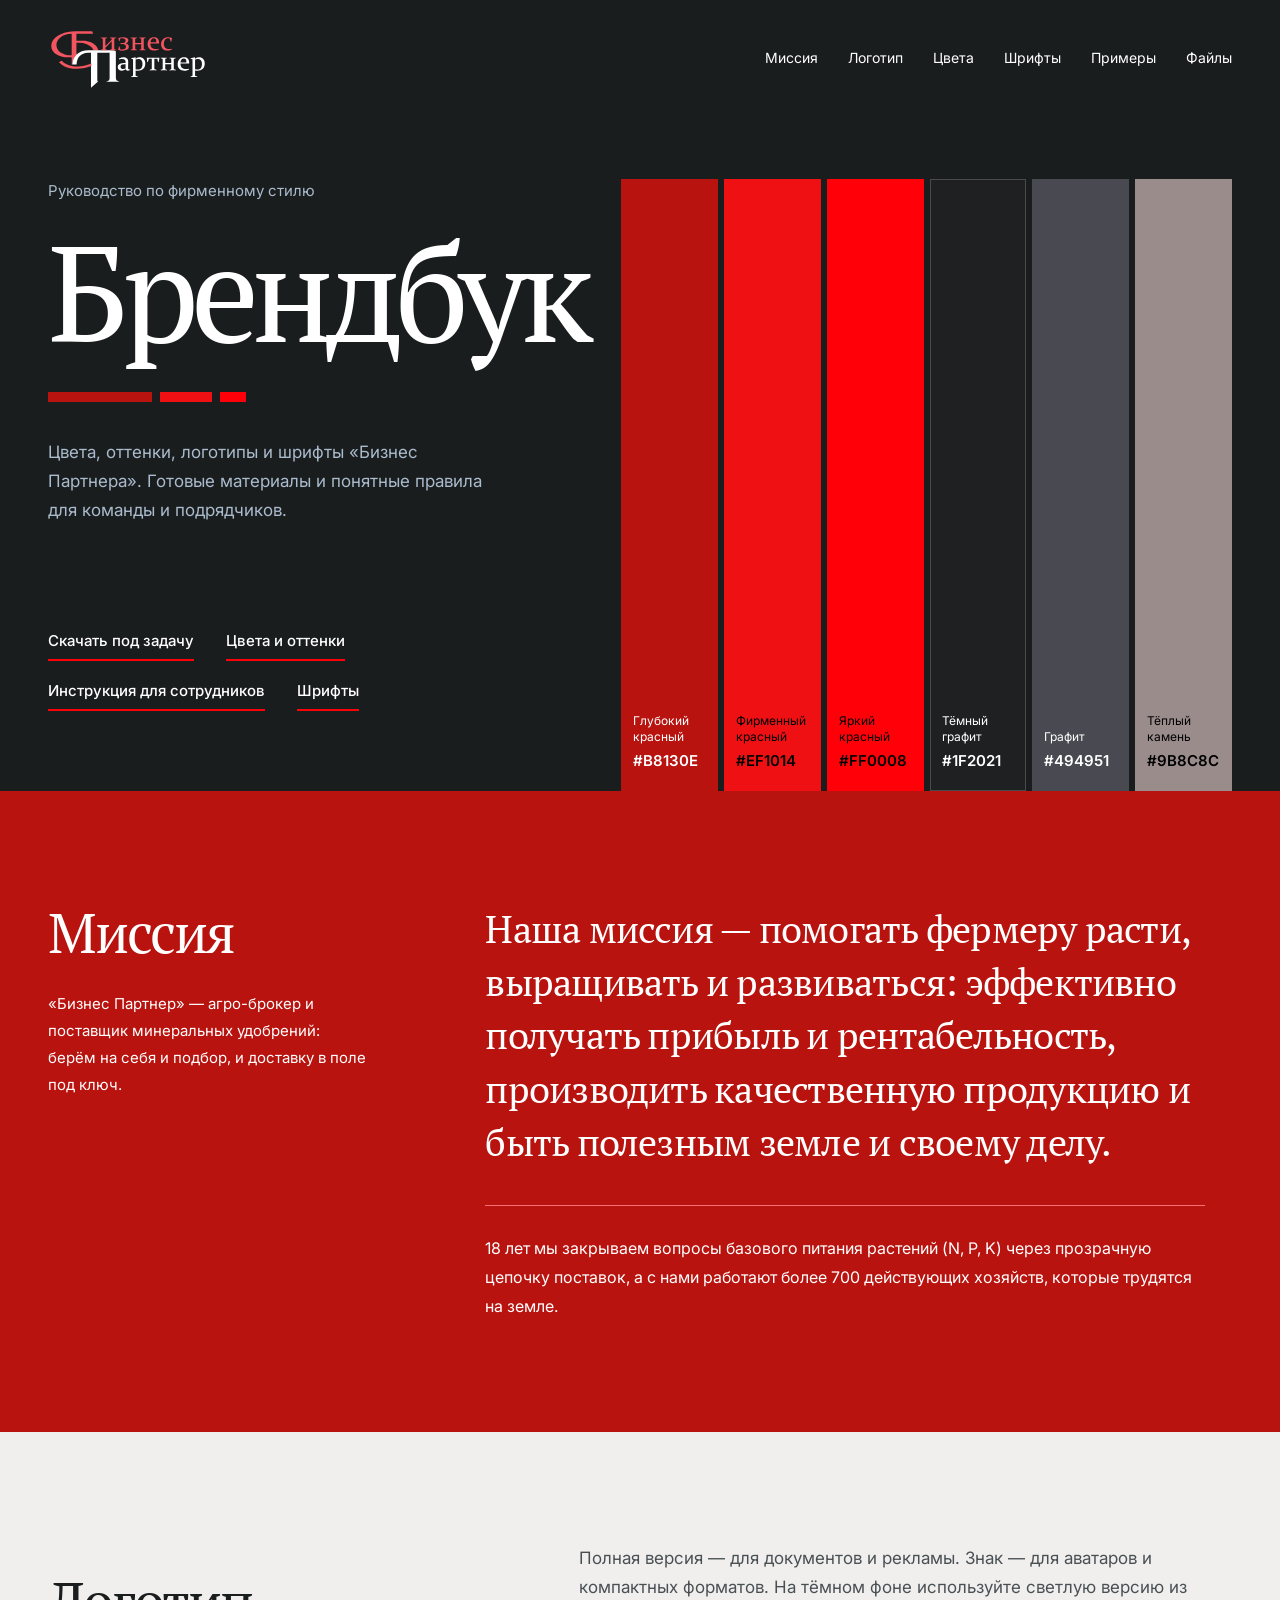
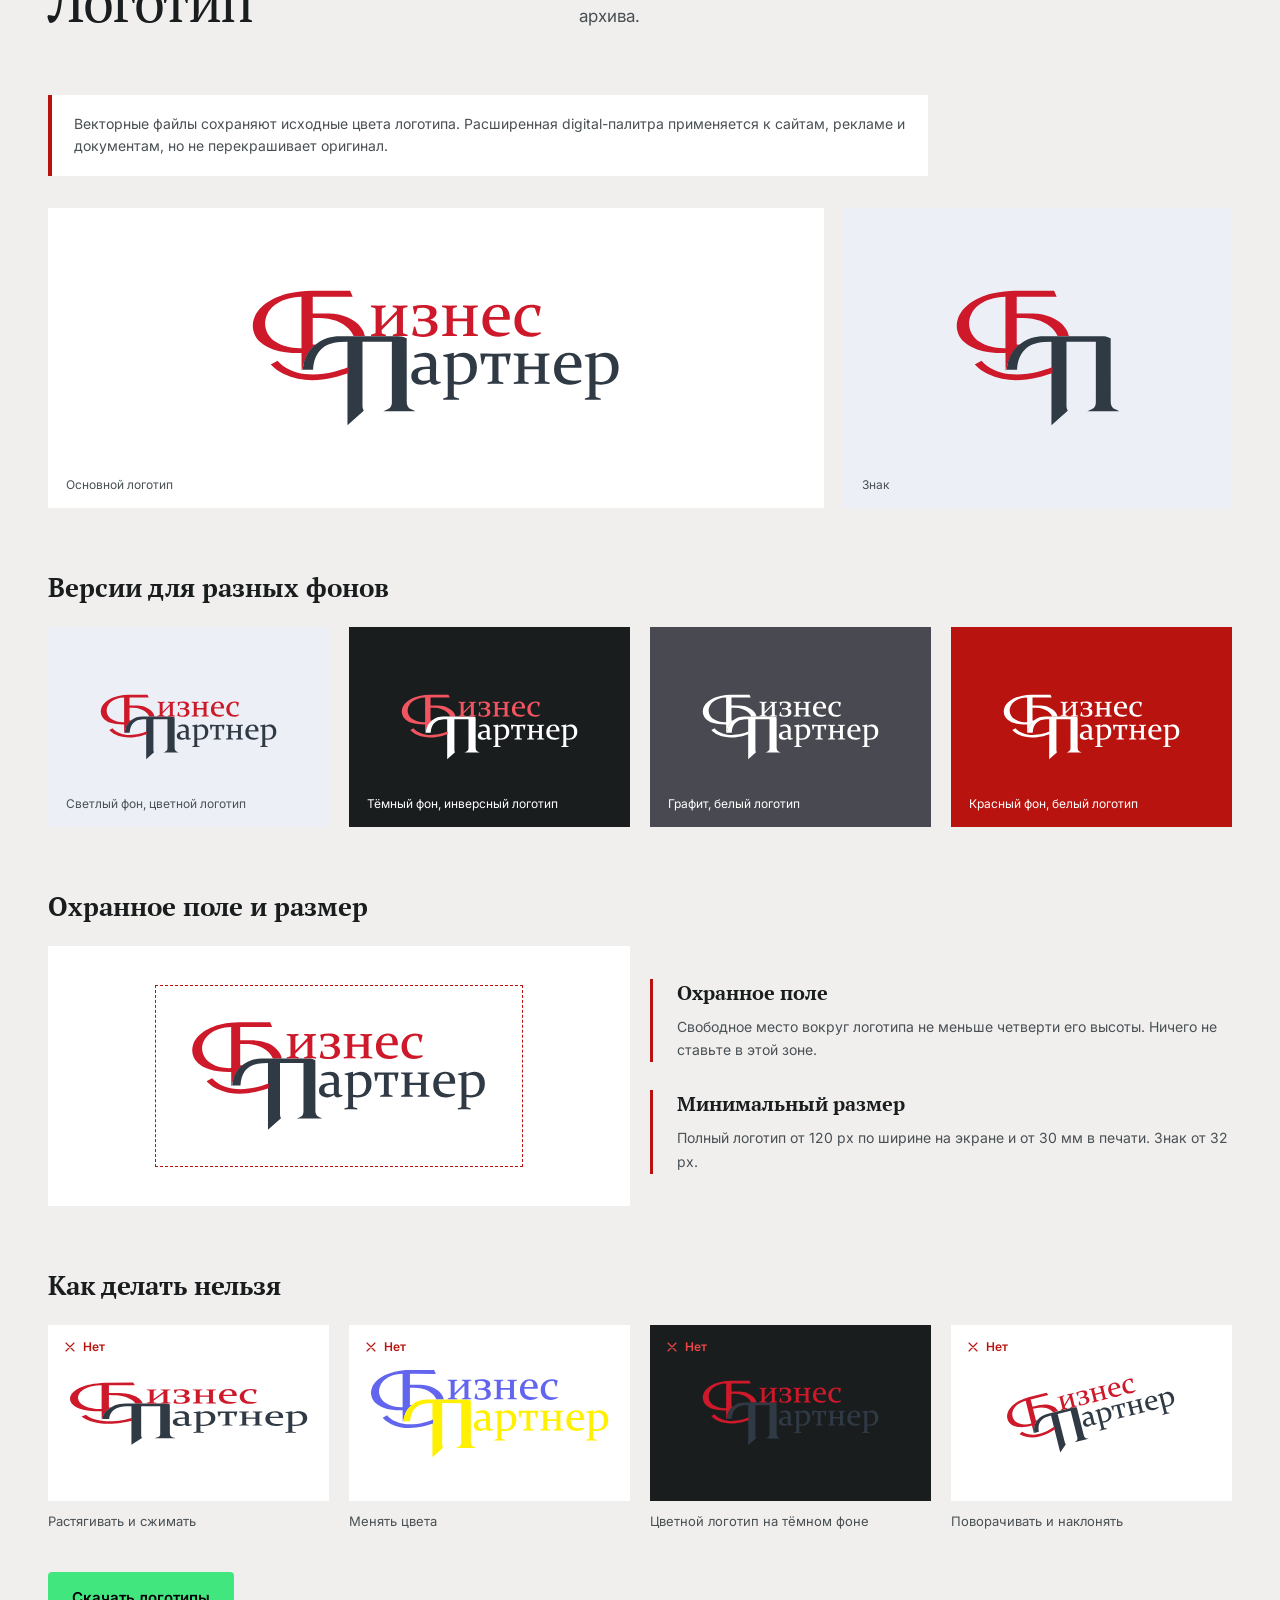
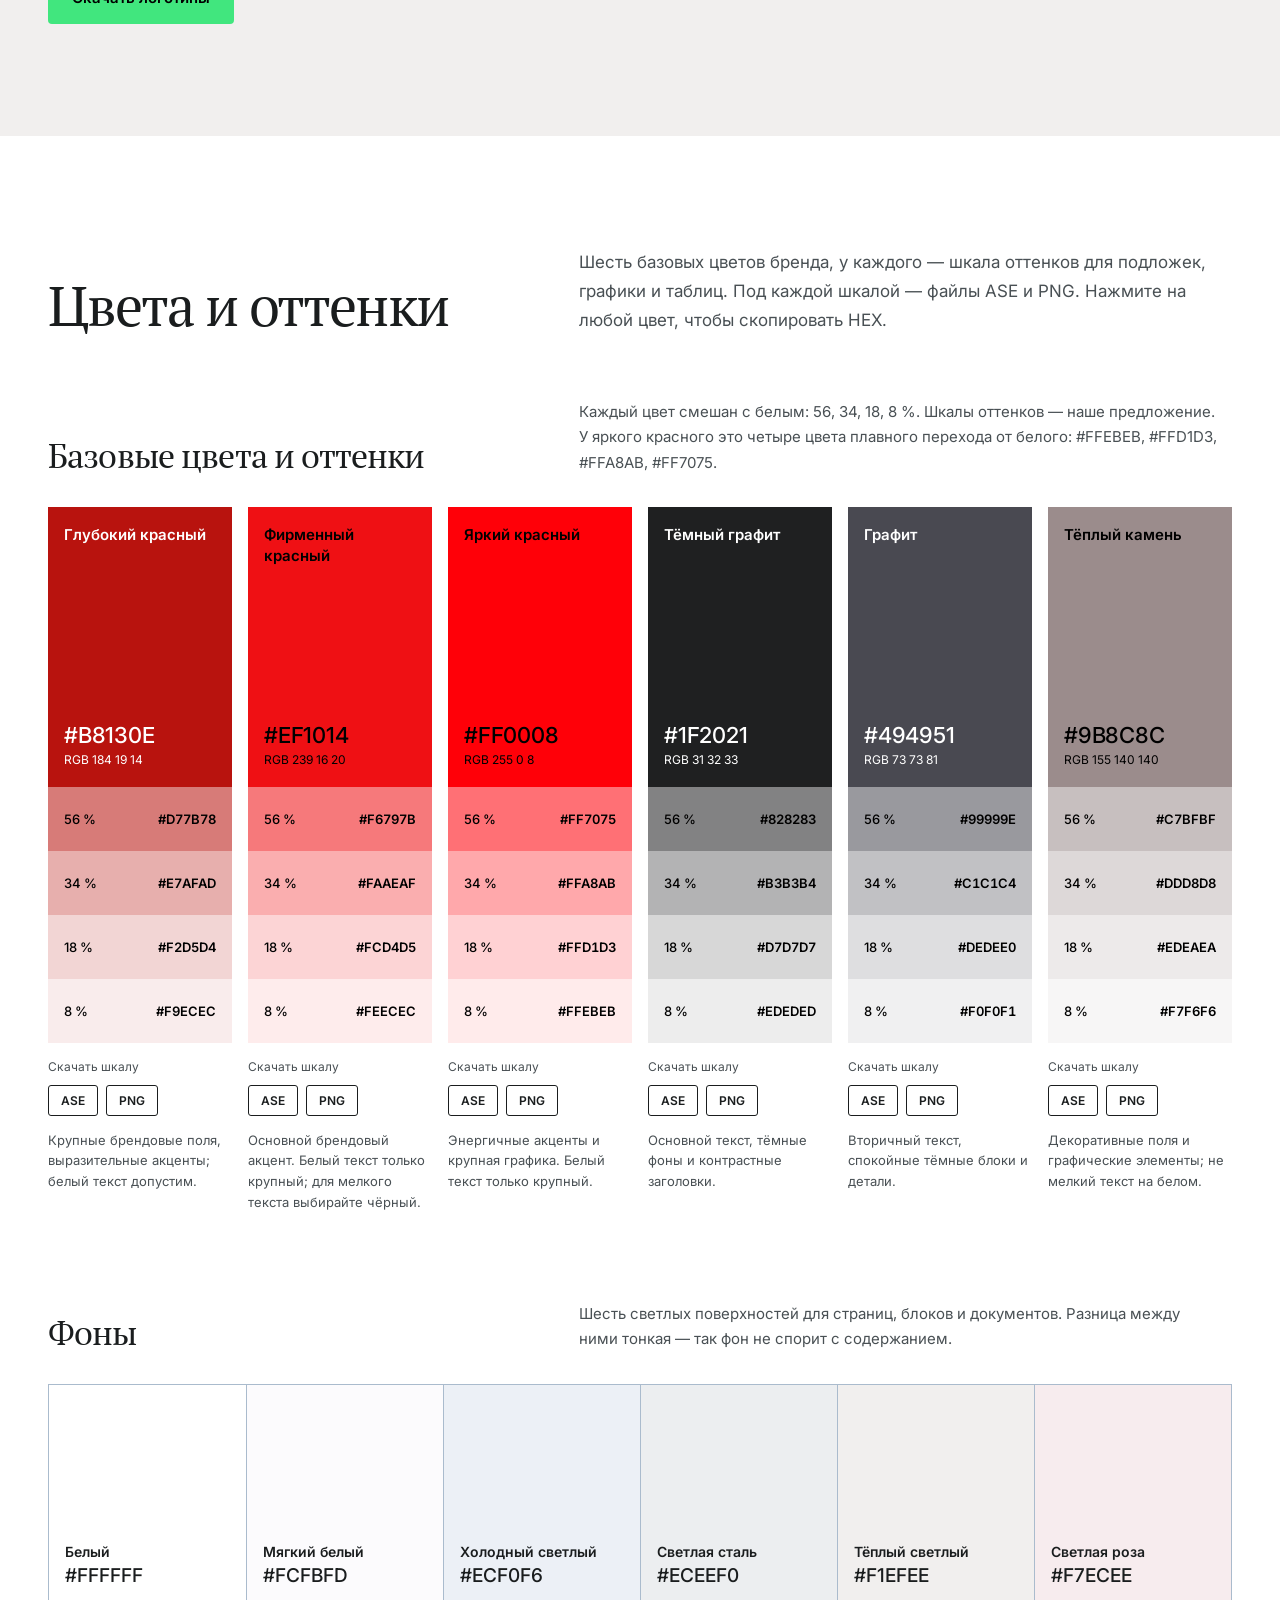
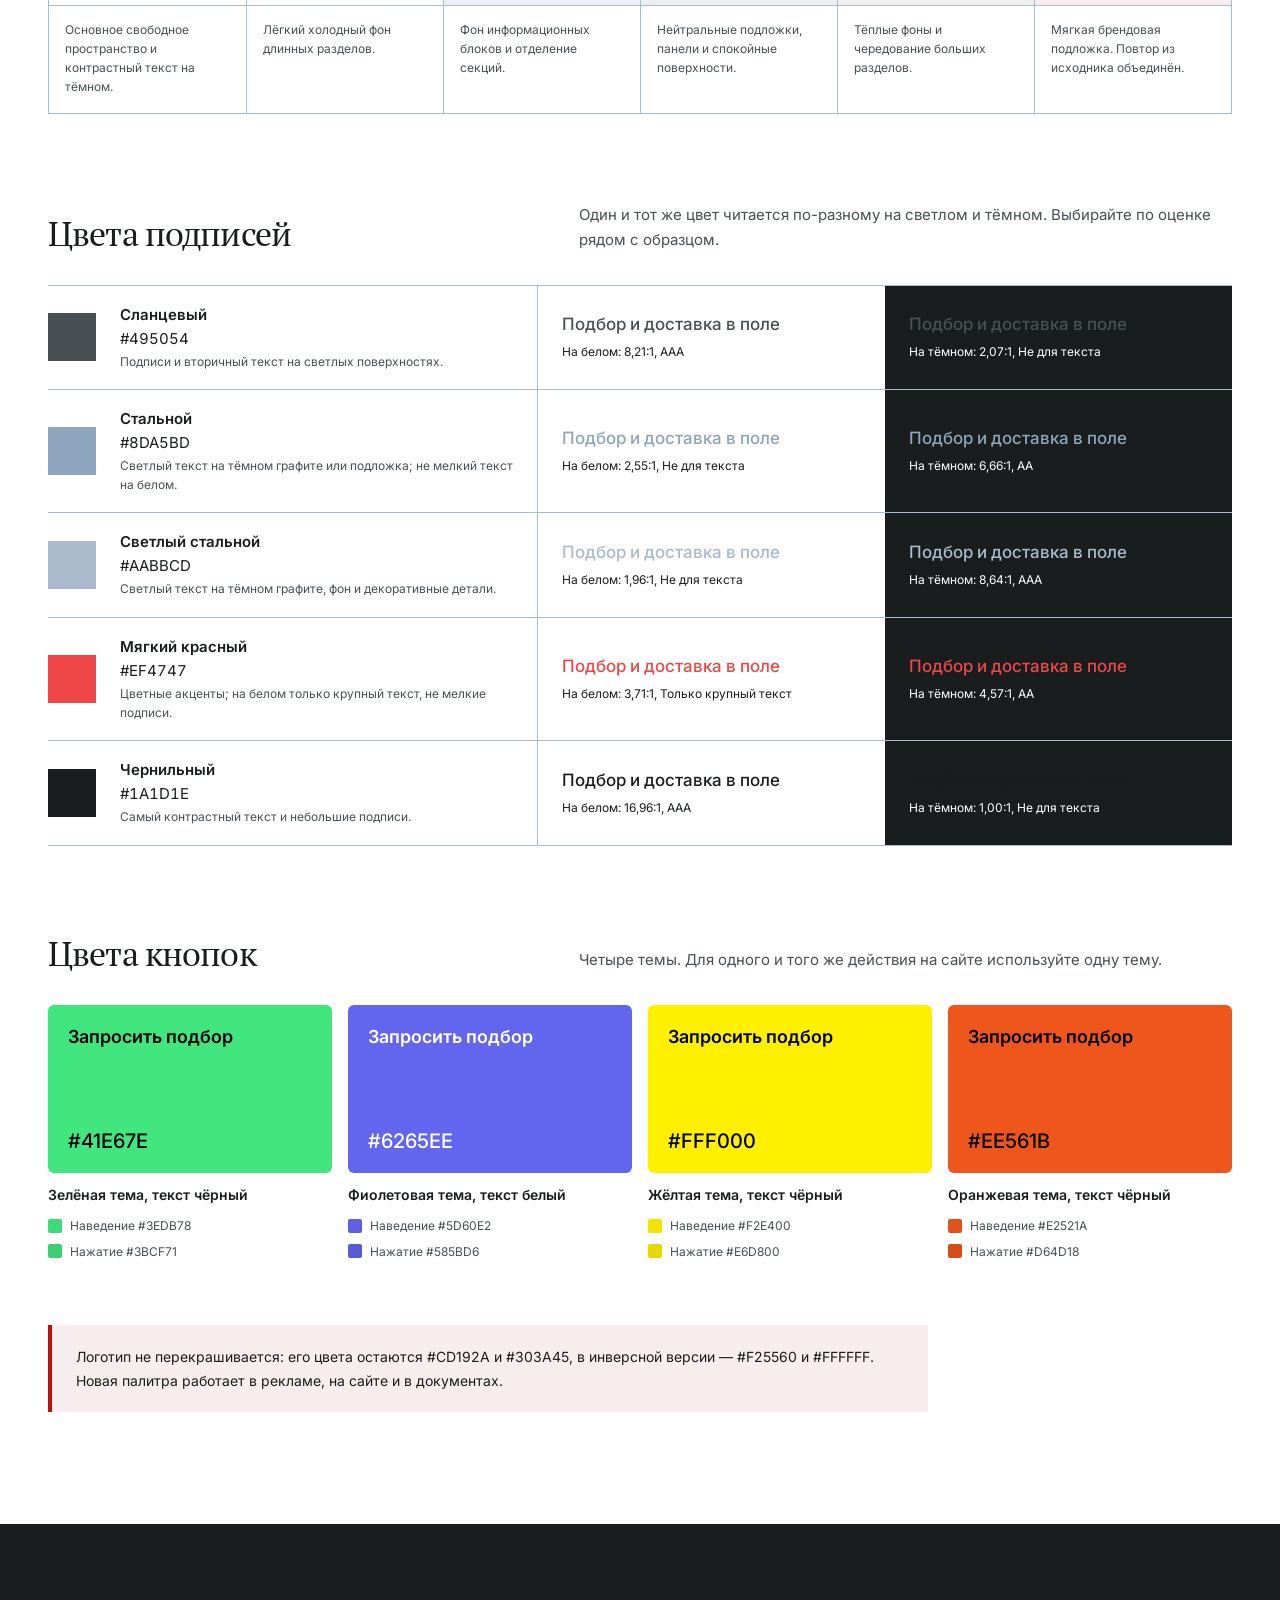
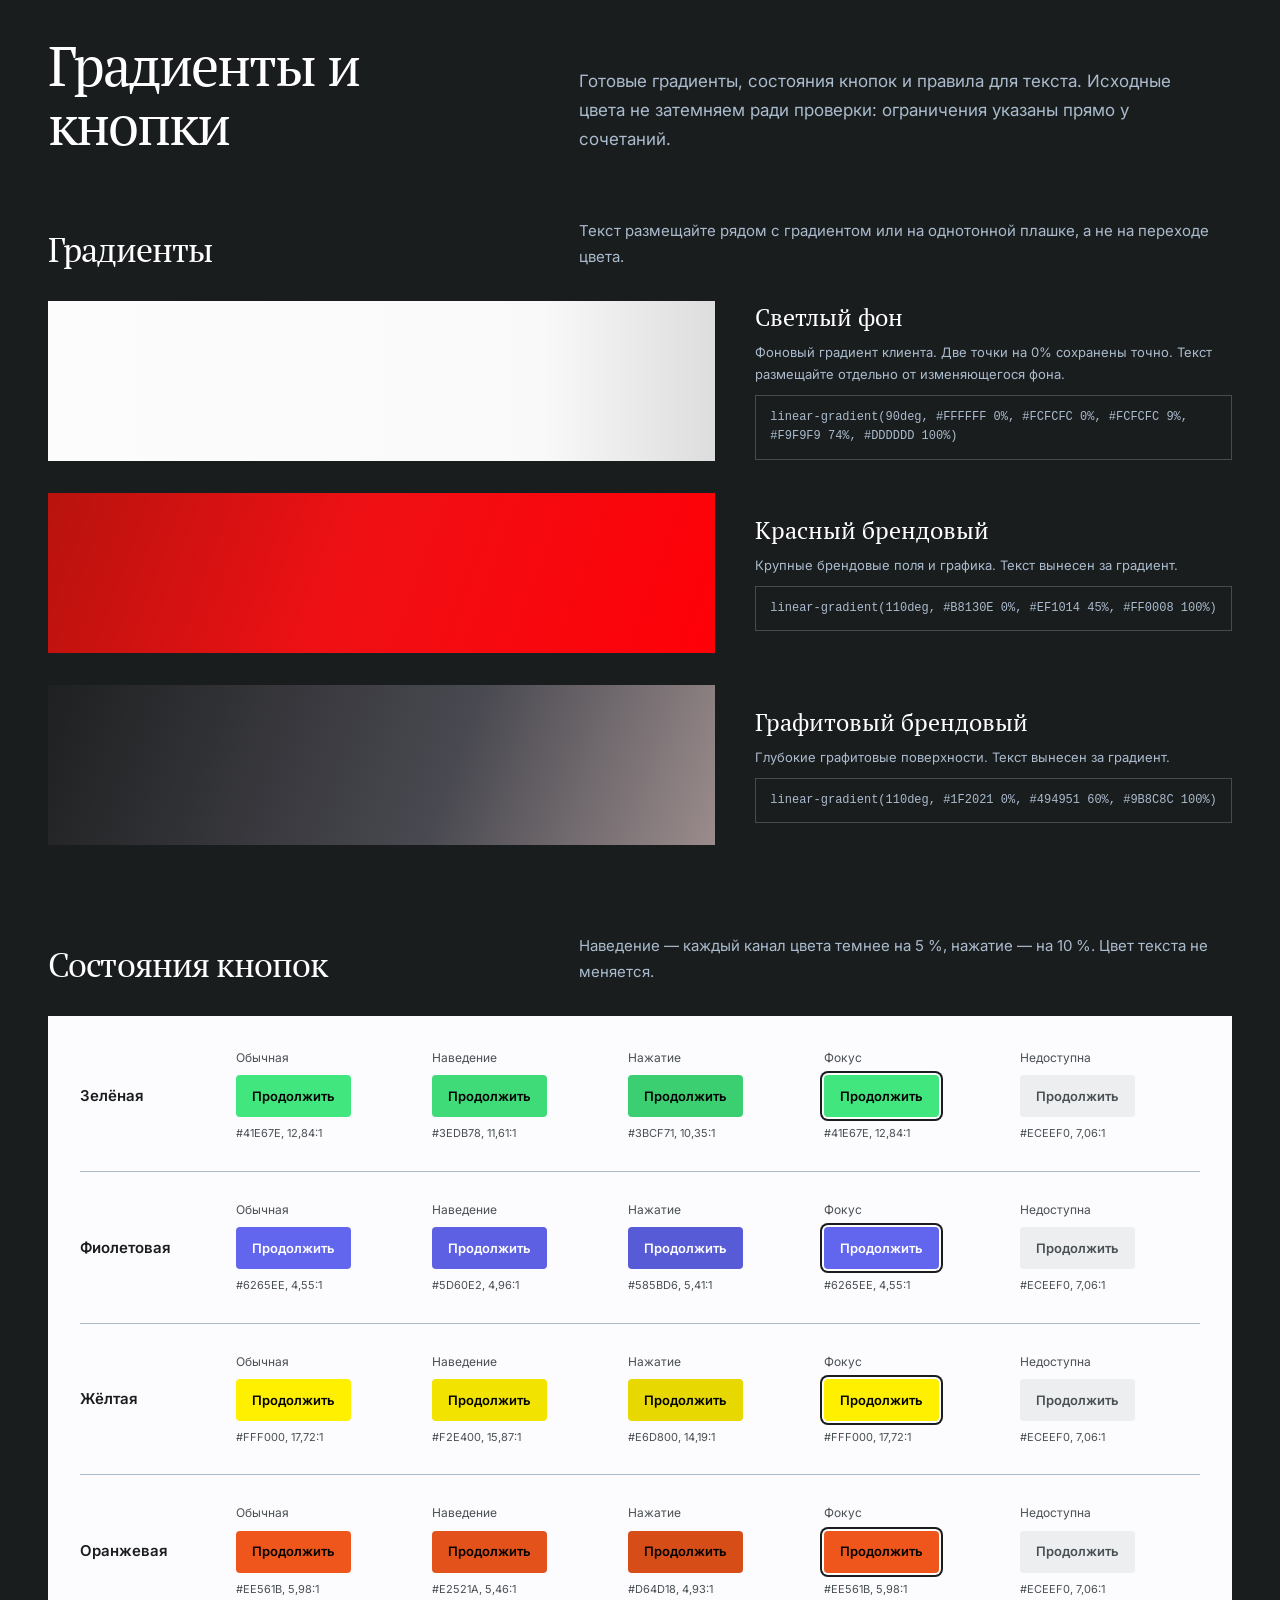
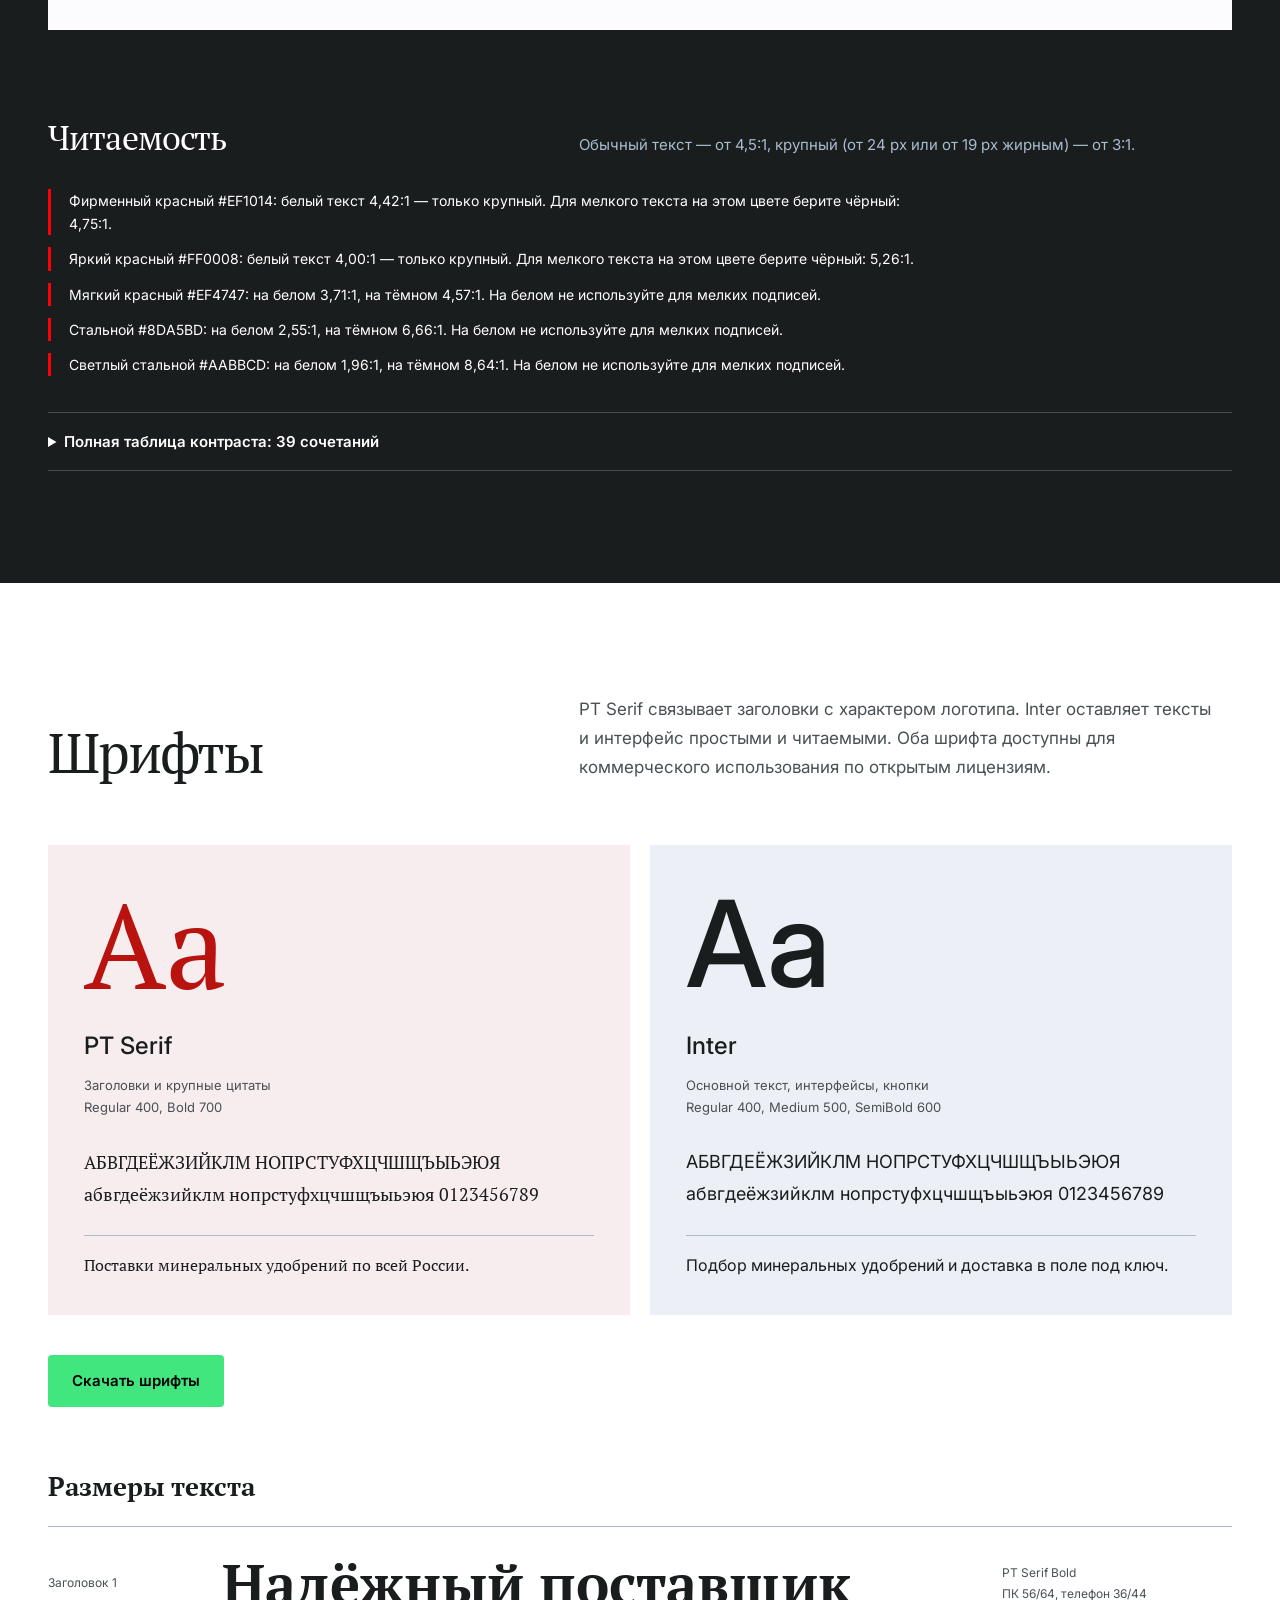
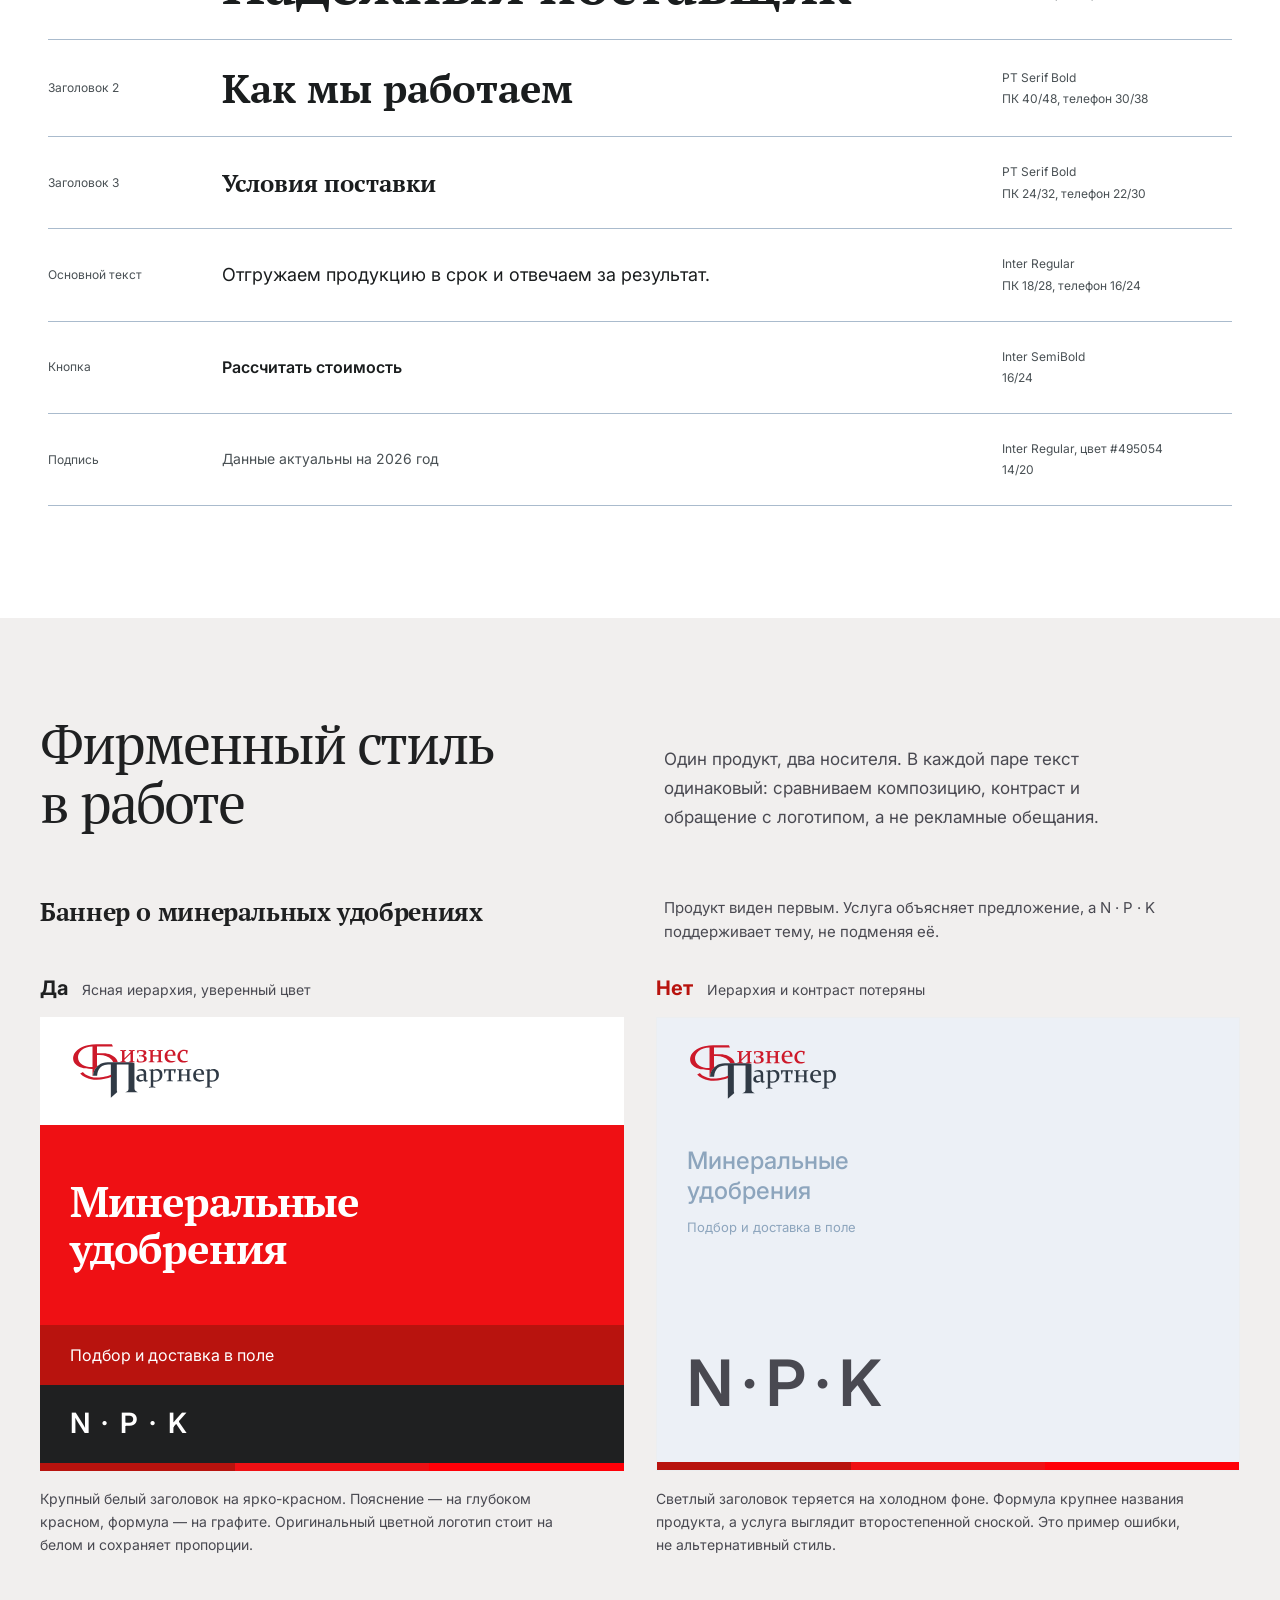
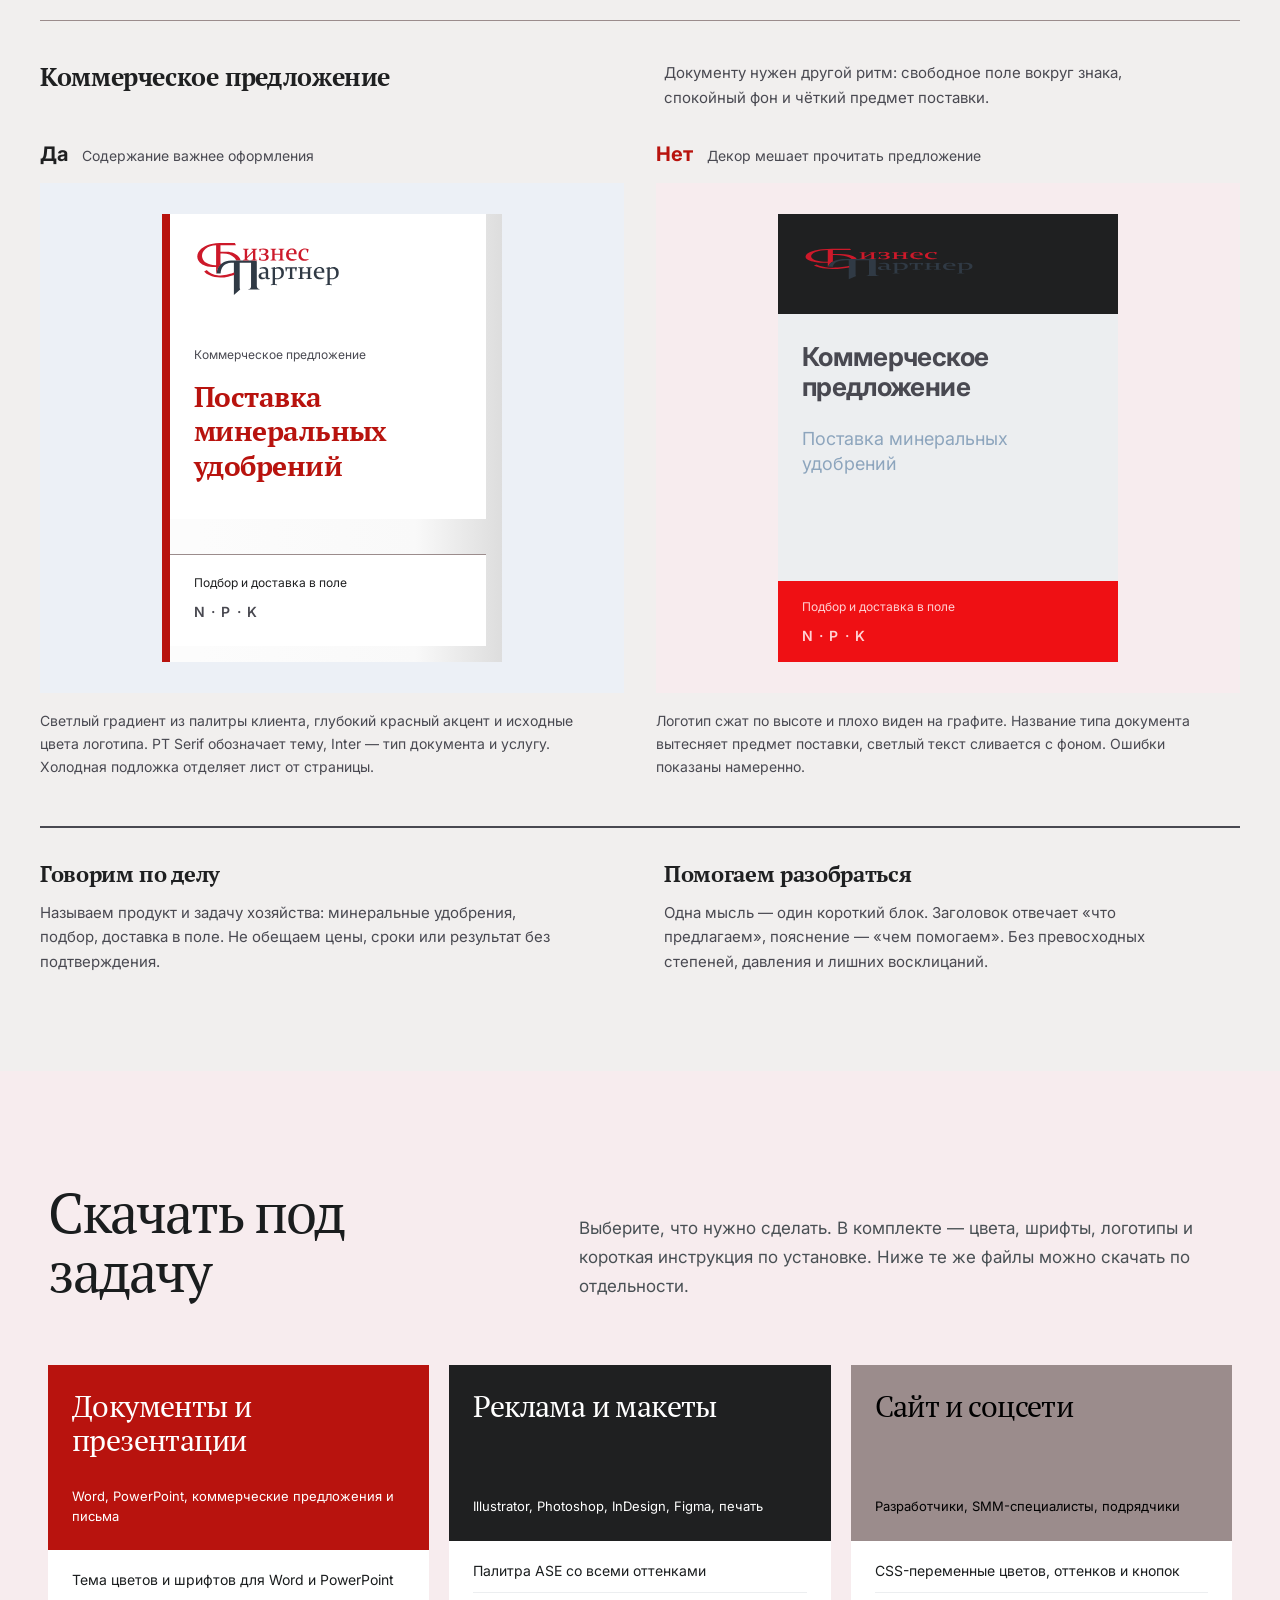
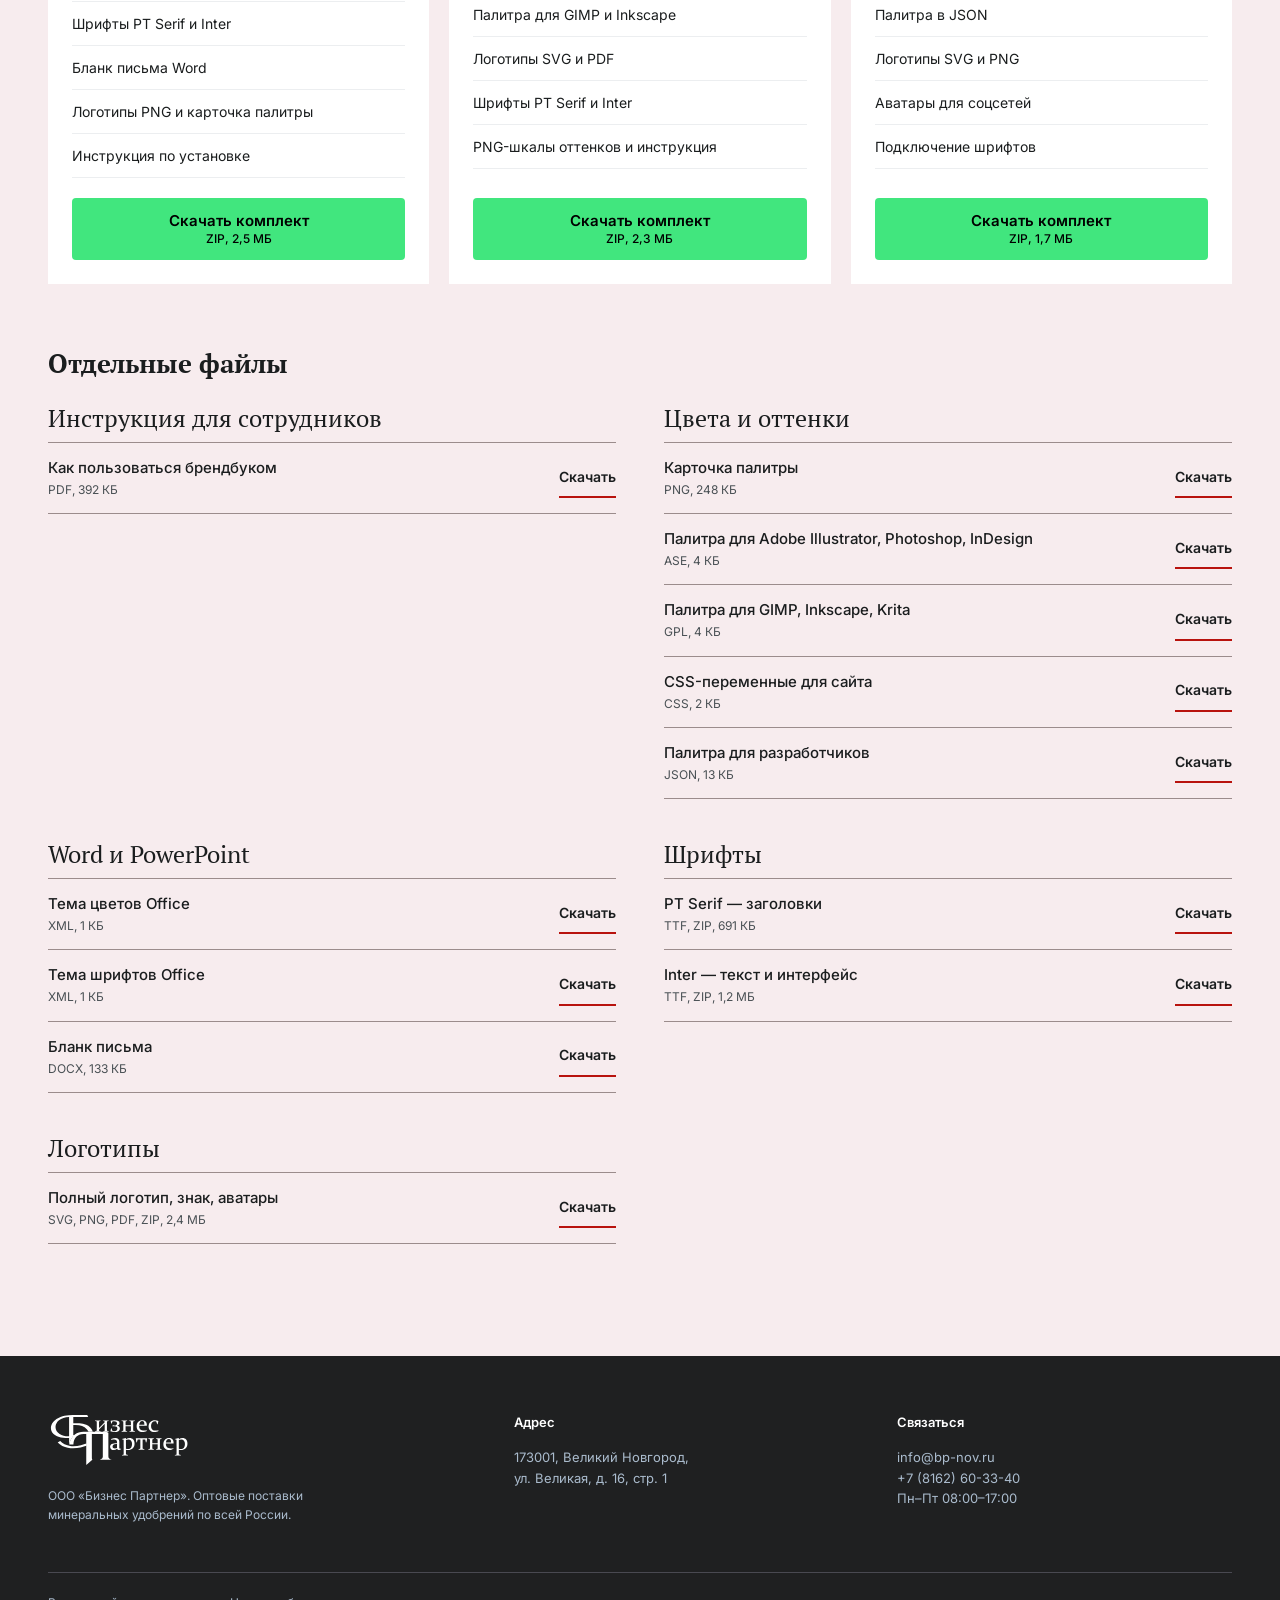
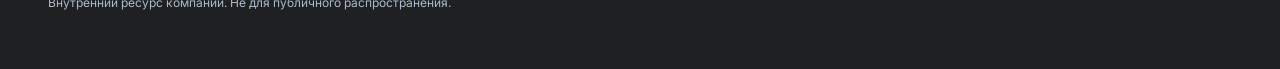
==== commit f35ae94f: "Инструкция для сотрудников в PDF" ====
--- a/index.html
+++ b/index.html
@@ -94,8 +94,8 @@
           <nav class="cover__links" aria-label="Быстрый доступ">
             <a href="#downloads">Скачать под задачу</a>
             <a href="#colors">Цвета и оттенки</a>
+            <a href="#files-guide">Инструкция для сотрудников</a>
             <a href="#files-fonts">Шрифты</a>
-            <a href="#files-logos">Логотипы</a>
           </nav>
         </div>
         <div class="cover__stripes" id="cover-stripes" role="list" aria-label="Основные цвета бренда"></div>
